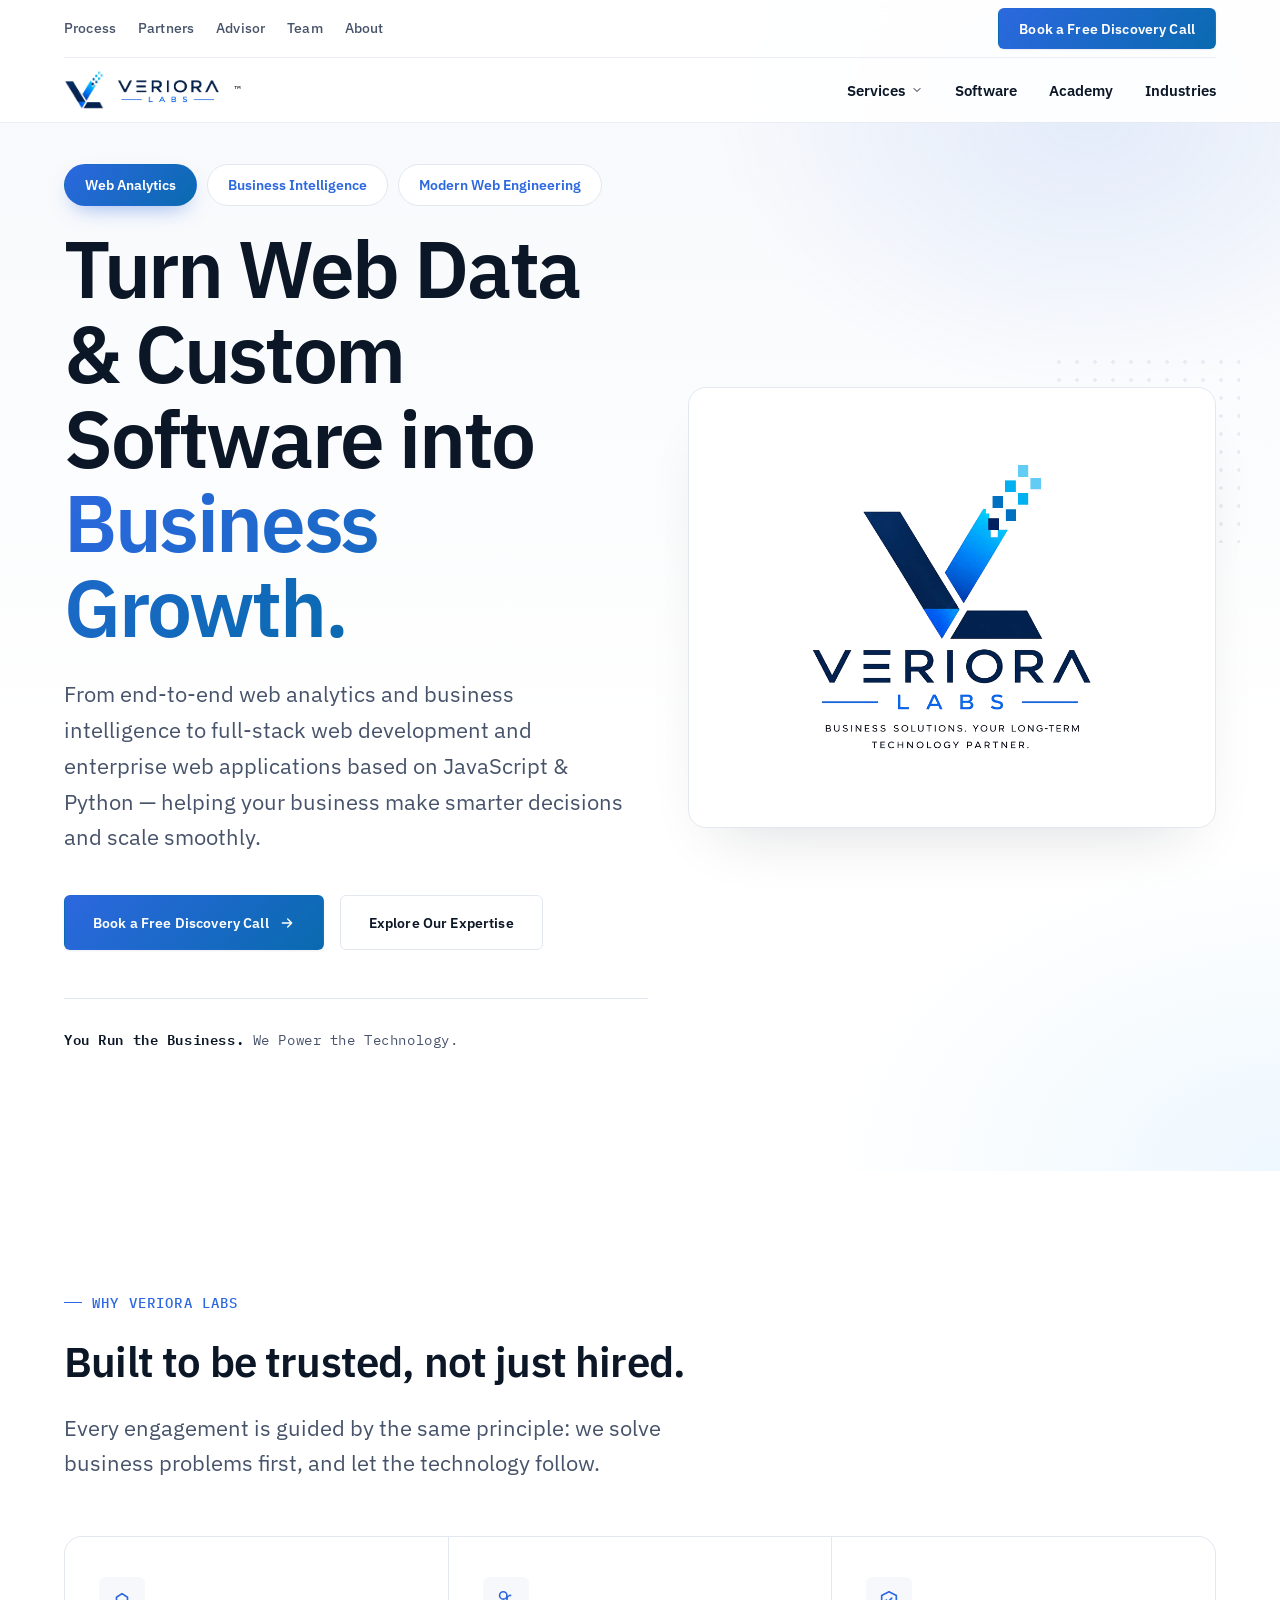
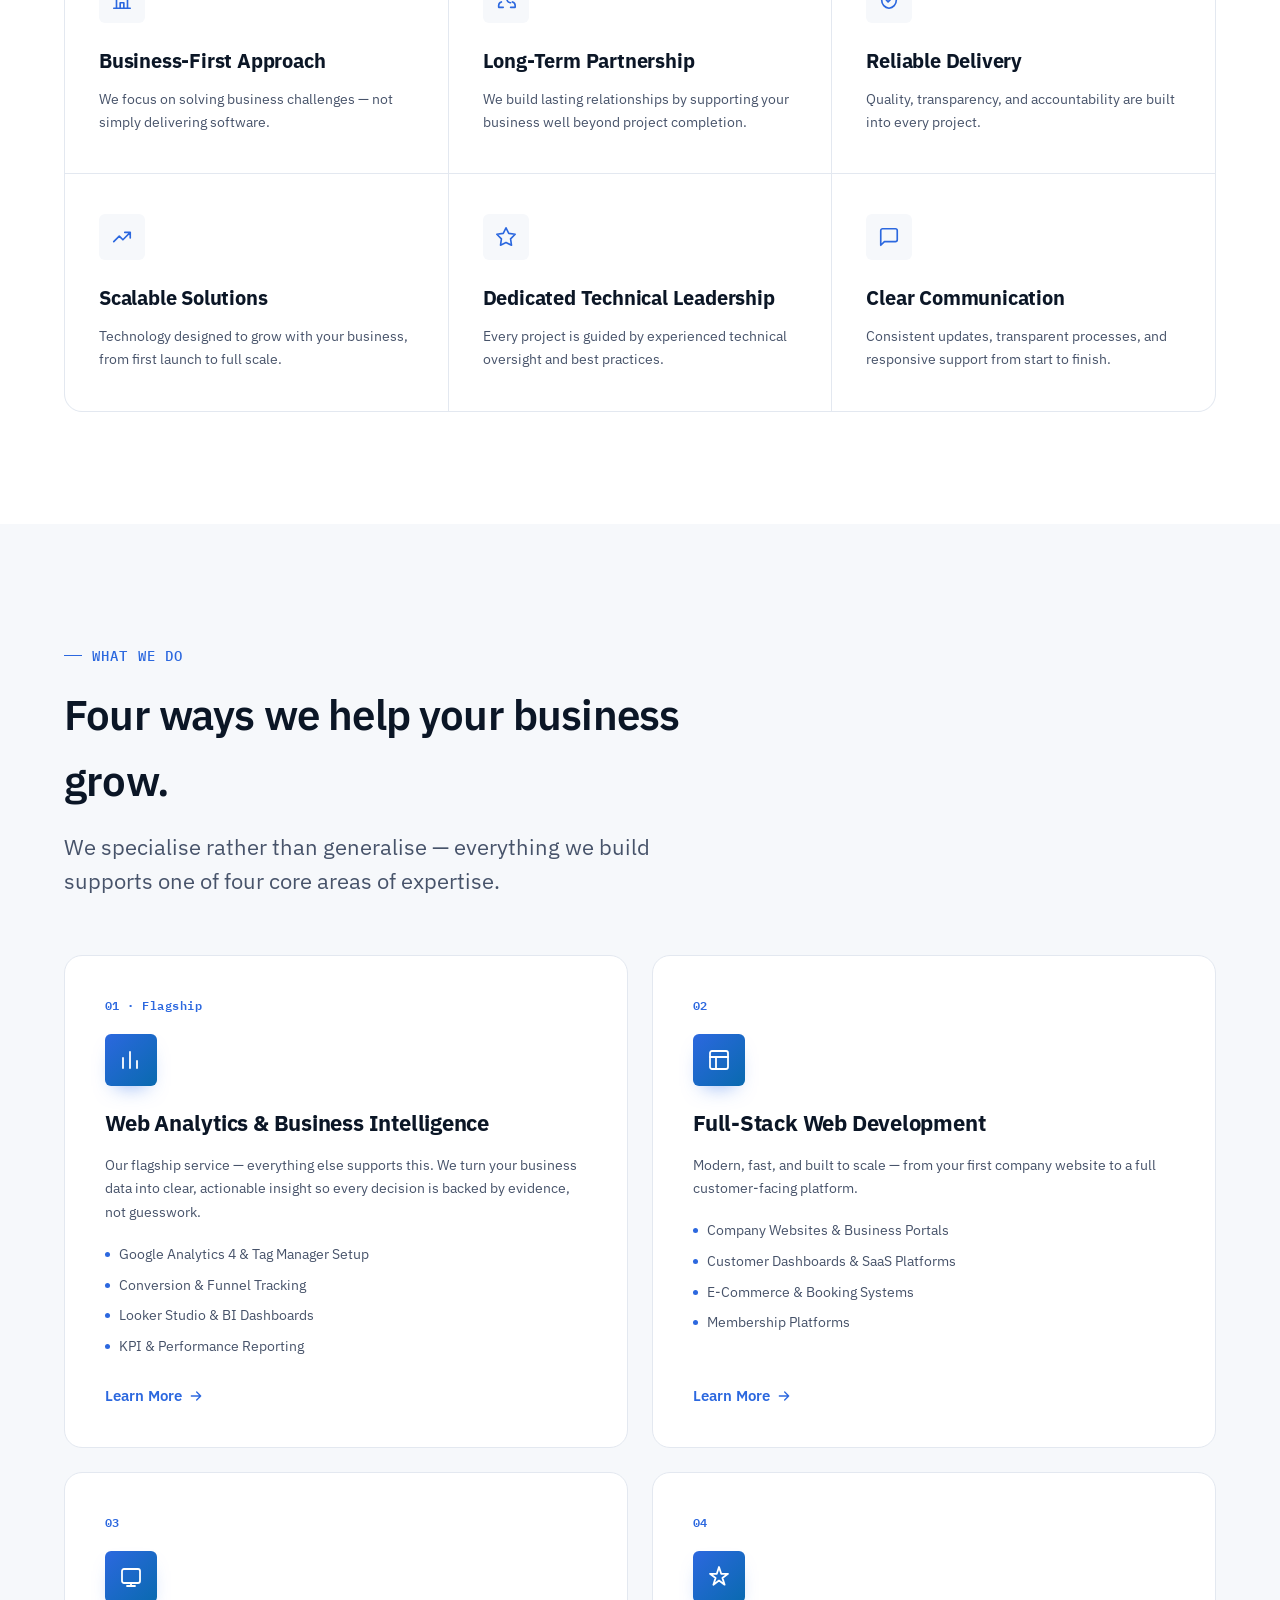
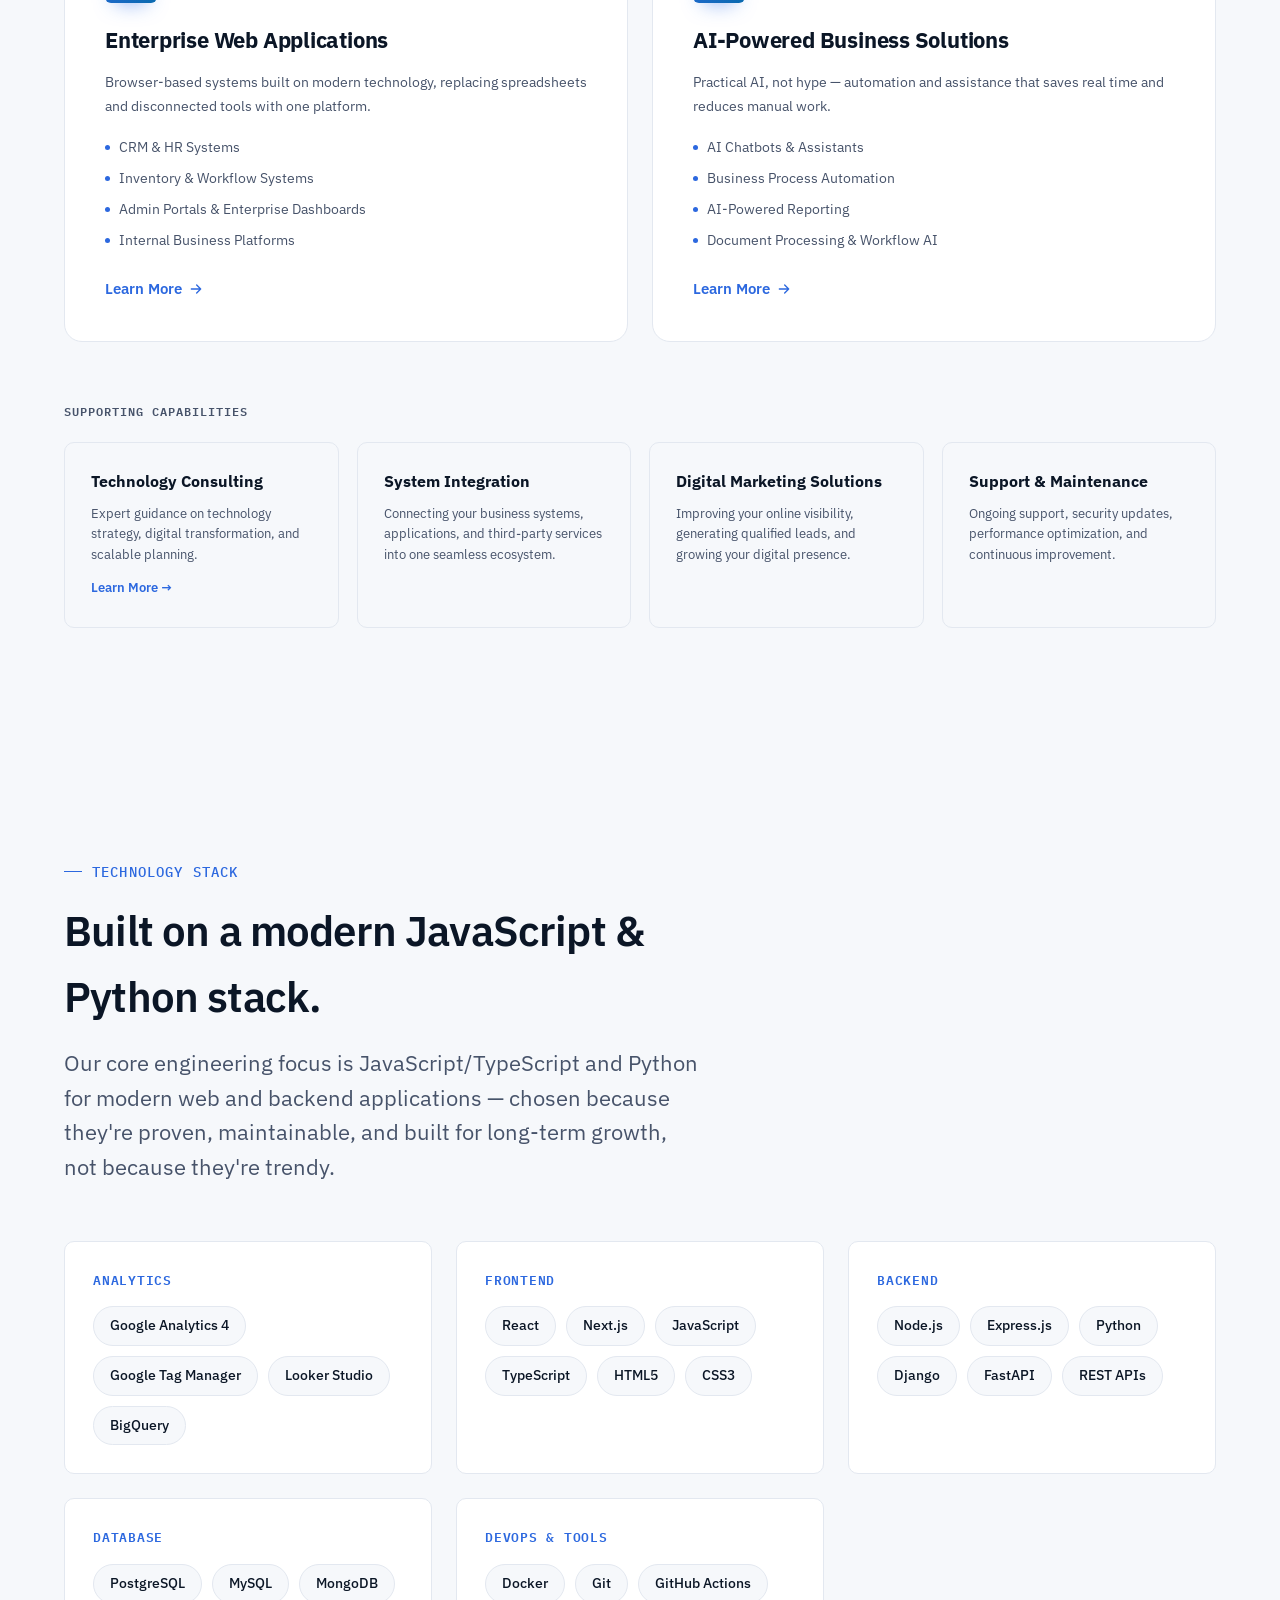
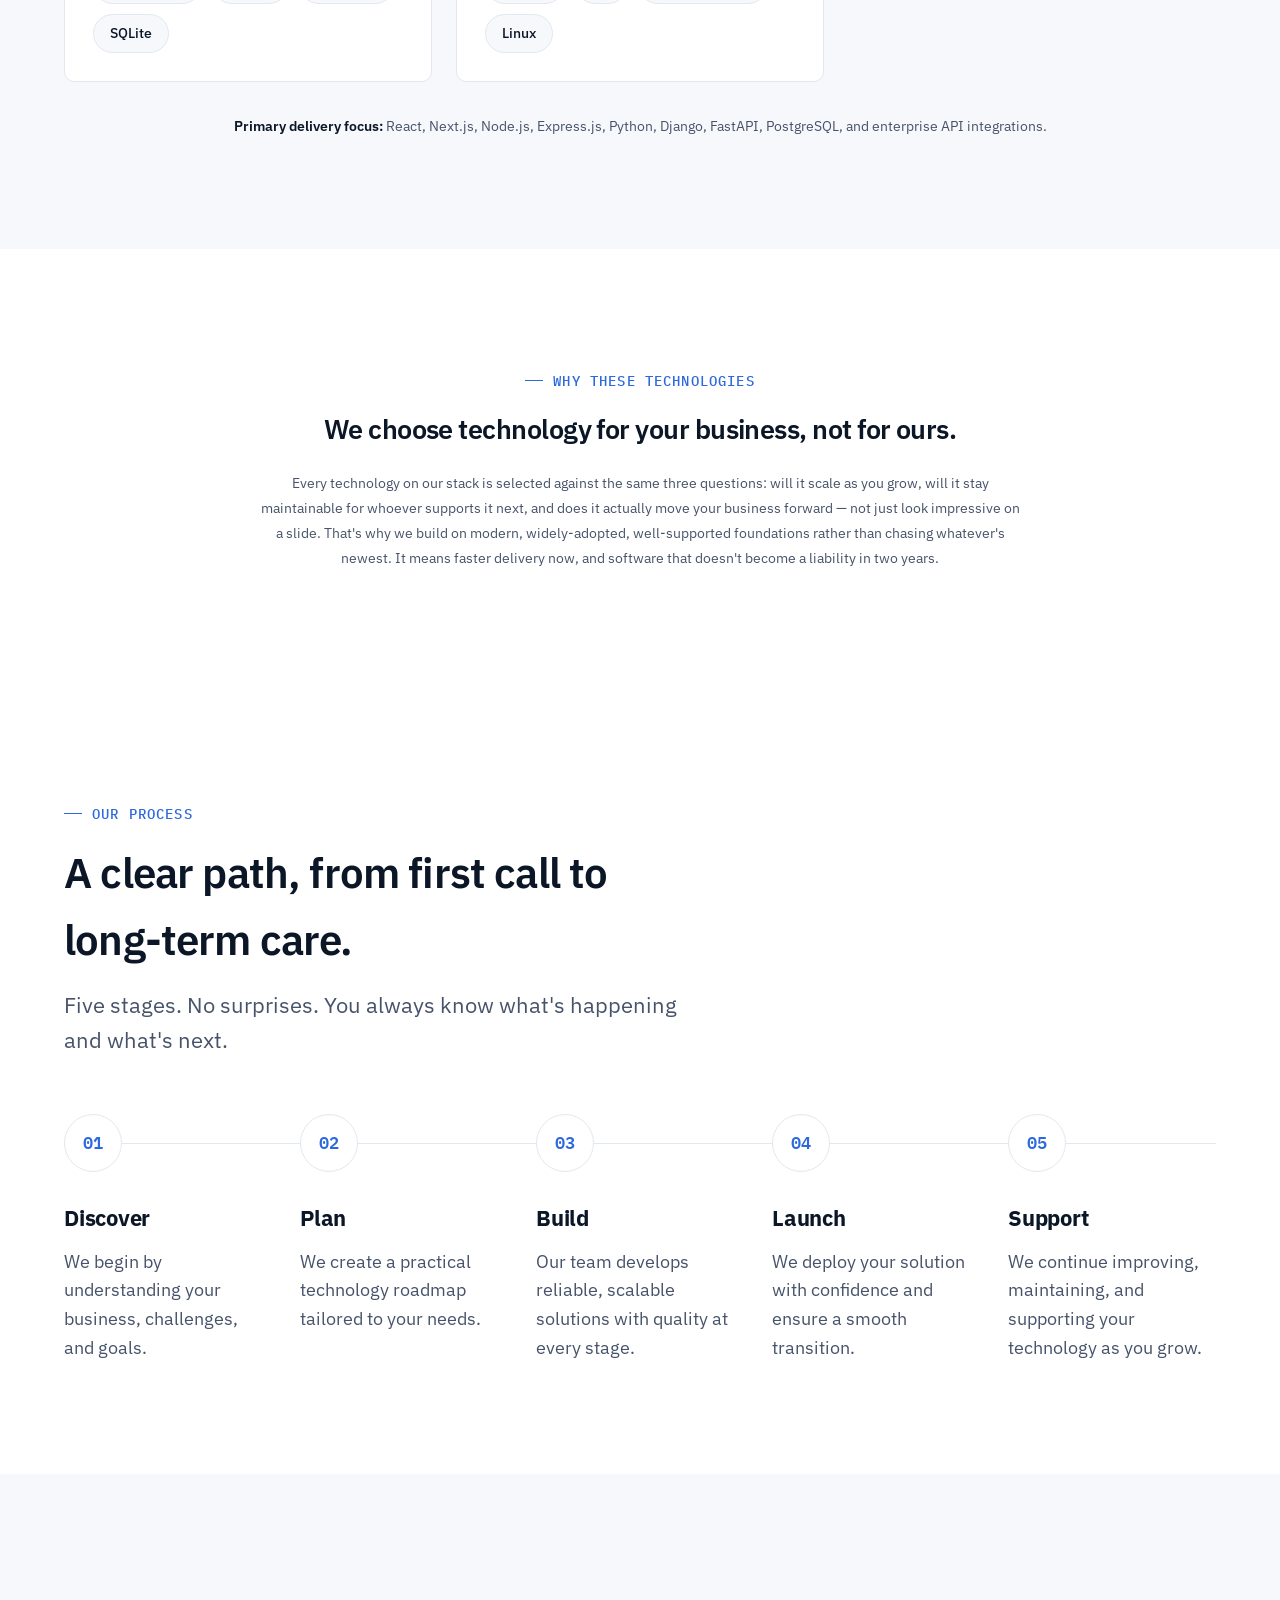
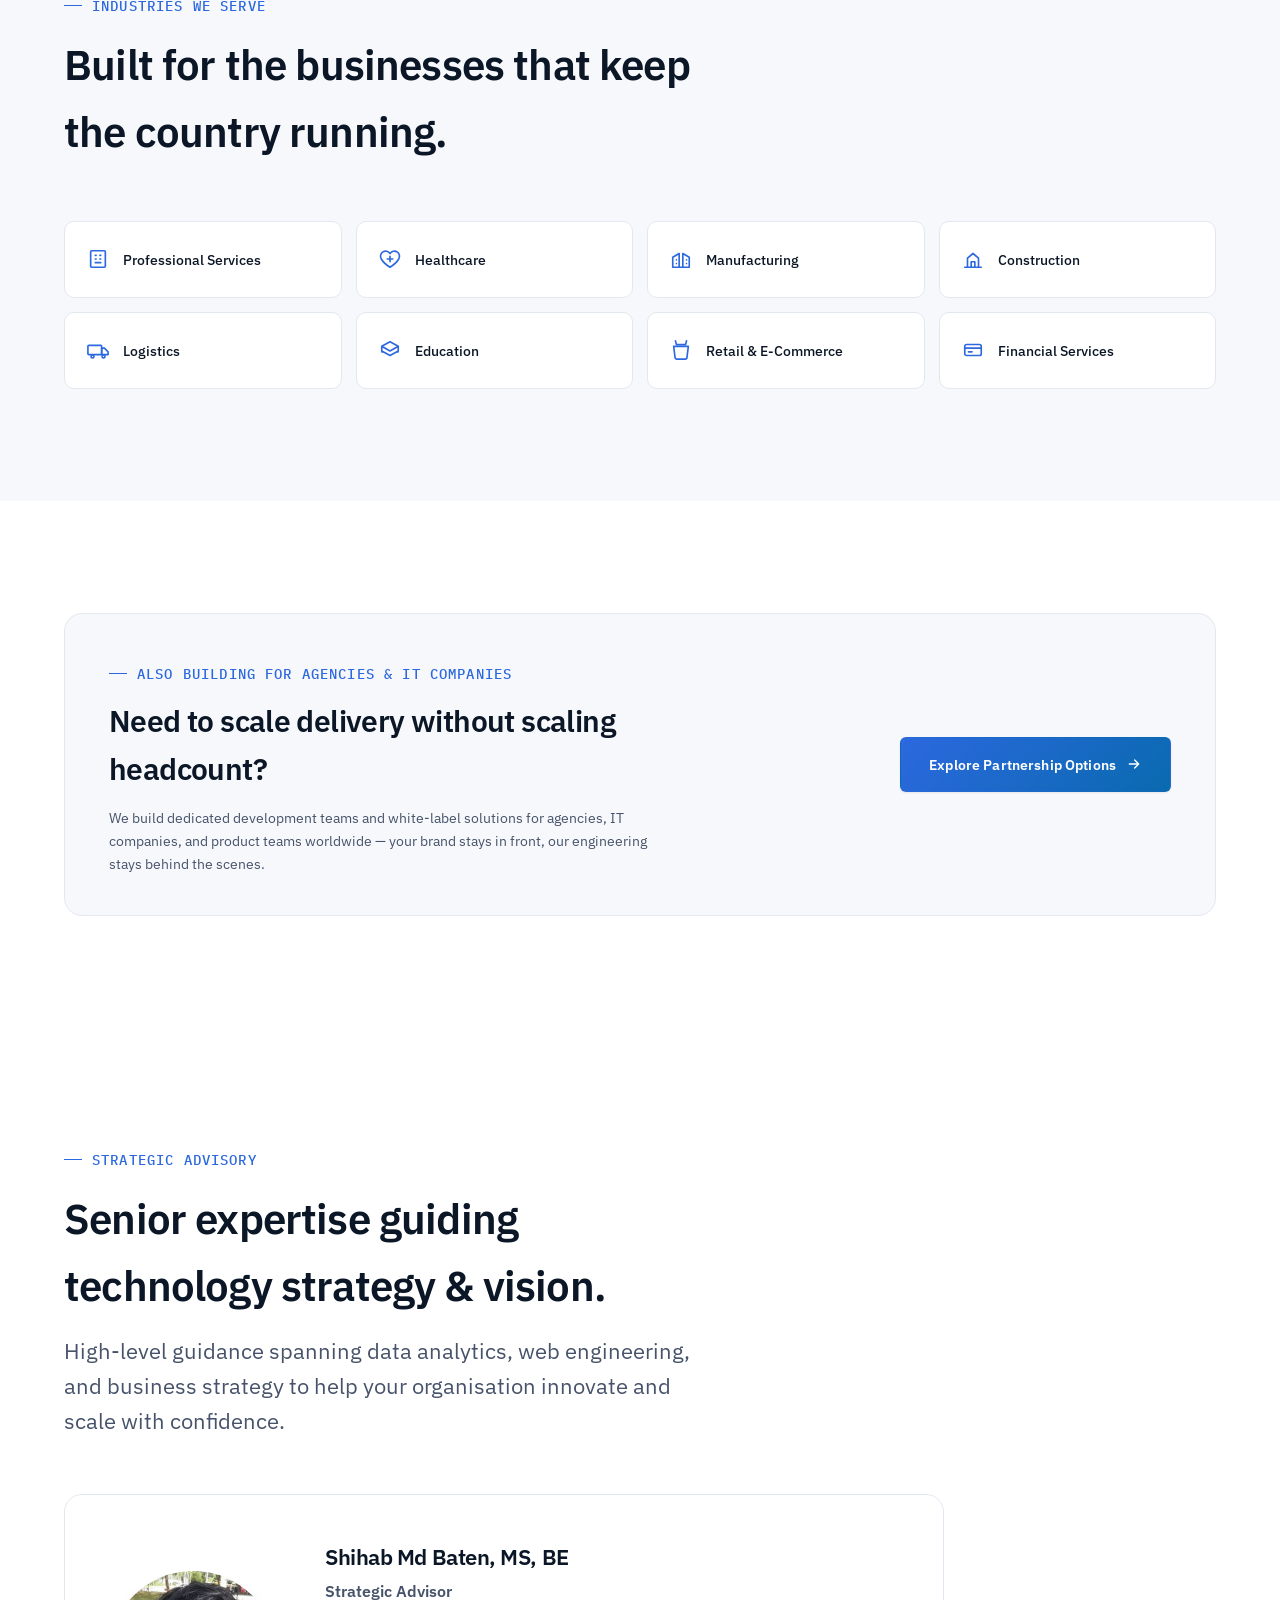
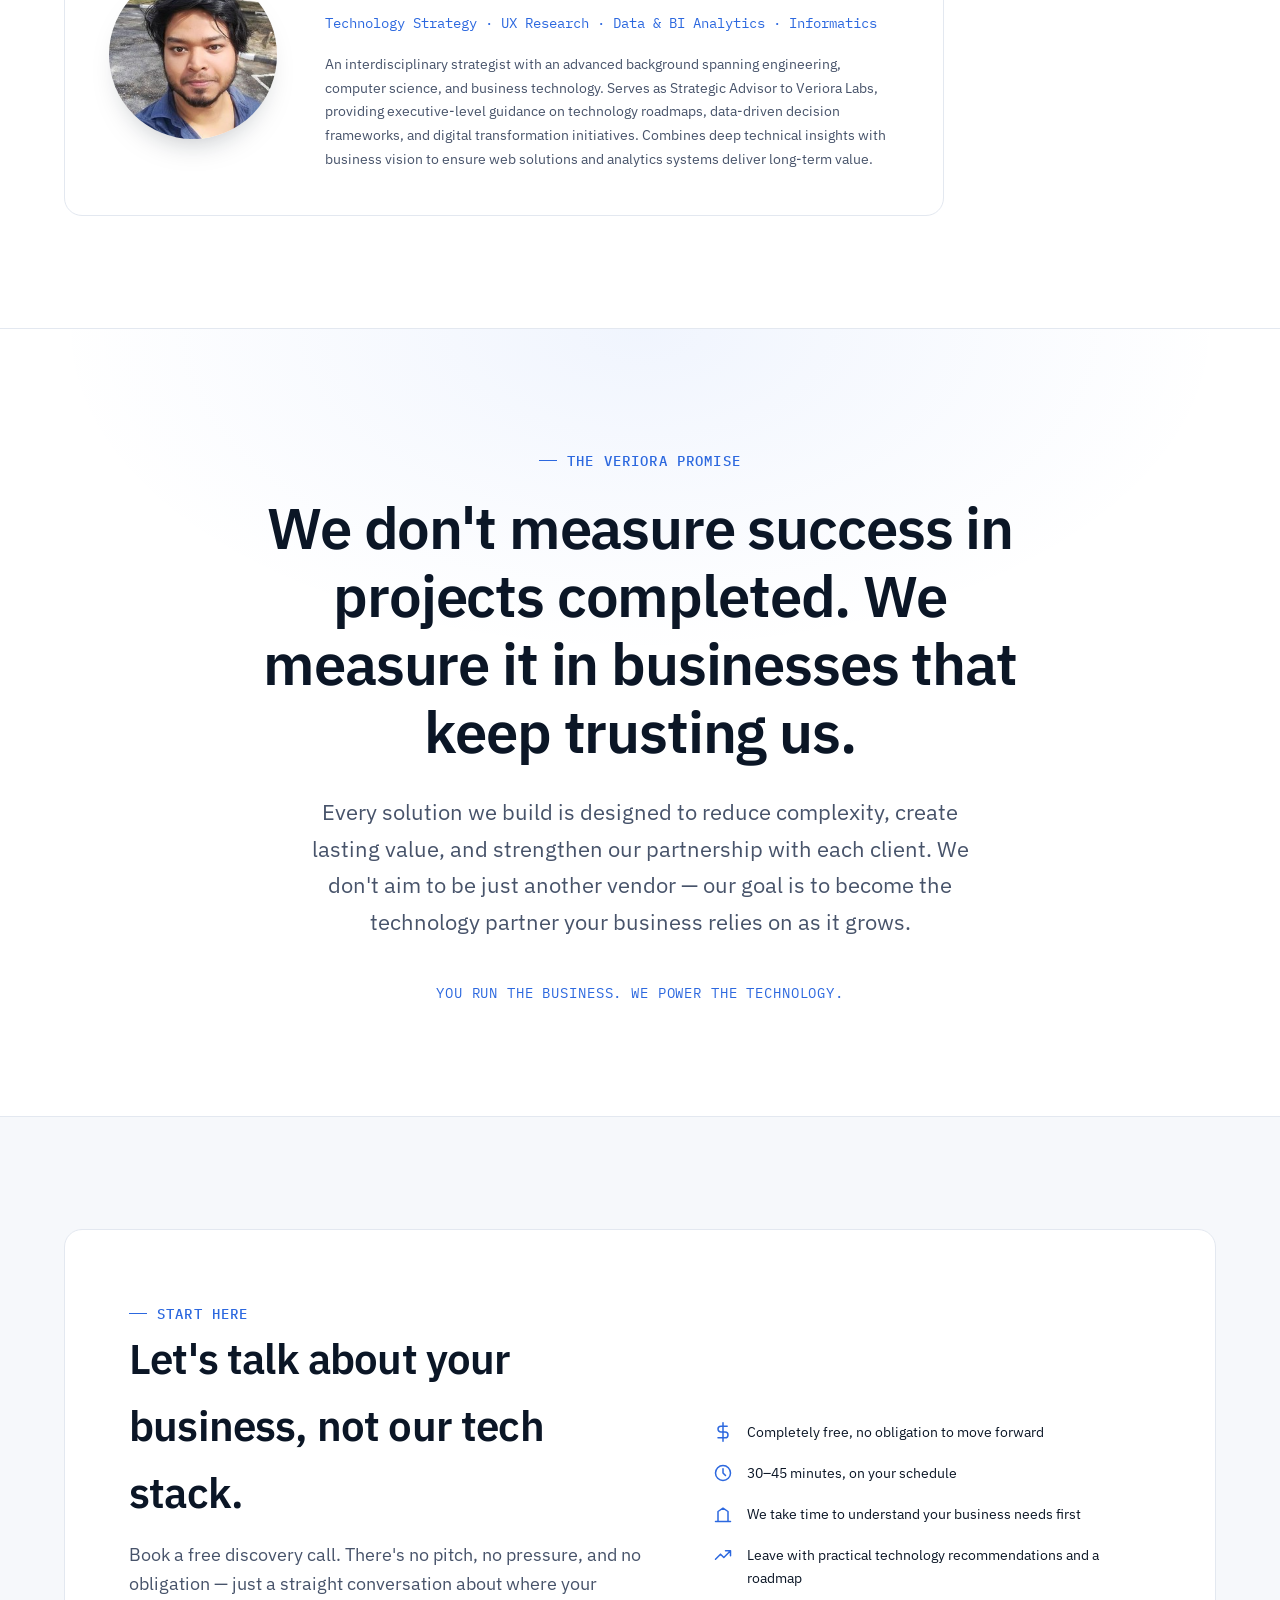
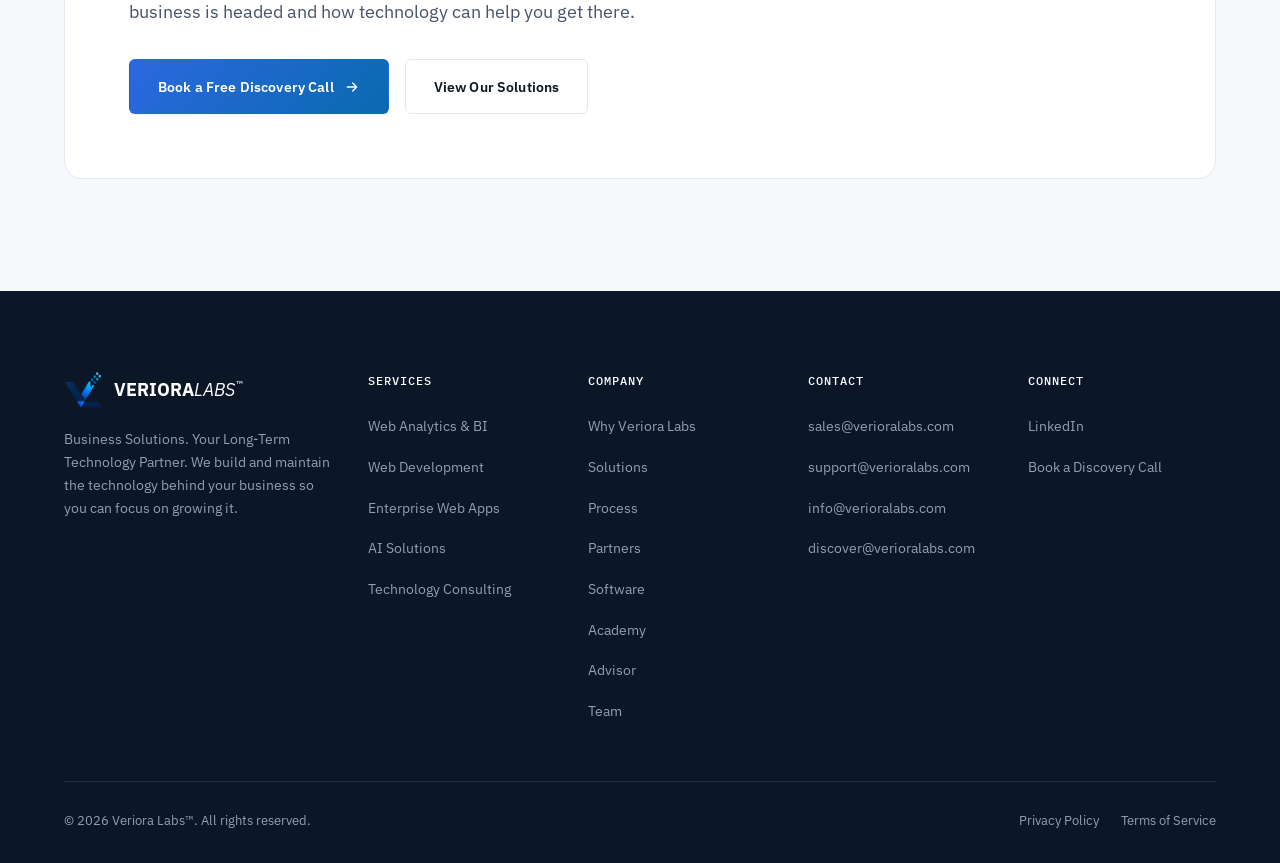
==== index.html @ b5ee0436 "Add files via upload" ====
<!doctype html>
<html lang="en">
<head>
<!-- Google tag (gtag.js) -->
<script async src="https://www.googletagmanager.com/gtag/js?id=G-XEZ7PN2LDY"></script>
<script>
  window.dataLayer = window.dataLayer || [];
  function gtag(){dataLayer.push(arguments);}
  gtag('js', new Date());
  gtag('config', 'G-XEZ7PN2LDY');
</script>
<!--
  ⚠️ READ ME BEFORE UPLOADING A NEW LOGO OR EDITING styles.css / script.js ⚠️
  Every logo image, favicon, and the styles.css/script.js files below are
  loaded with a "?v=20260811" version tag. Browsers cache these files, so if
  you replace one of these files but keep the SAME filename, visitors who
  already loaded the old one will keep seeing it until this number changes.

  Whenever you upload a new logo/image or change styles.css/script.js:
  1. Pick a new version value, e.g. today's date as YYYYMMDD.
  2. Find-and-replace "20260811" with that new value IN THIS FILE
     (and in 404.html, privacy.html, terms.html, manifest.json — search
     each for "20260811").
  That's it — no need to rename any actual files.
-->

<meta charset="UTF-8">
<meta name="viewport" content="width=device-width, initial-scale=1.0">
<title>Veriora Labs — Business Solutions. Your Long-Term Technology Partner.</title>
<meta name="description" content="Veriora Labs helps businesses around the world grow using web analytics and business intelligence, full-stack web development, and enterprise web applications — with practical AI solutions where they add real value. You run the business. We power the technology.">
<link rel="canonical" href="https://www.verioralabs.com/">

<!-- Favicon -->
<link rel="shortcut icon" href="favicon.ico?v=20260811">
<link rel="icon" type="image/png" sizes="32x32" href="images/icons/favicon-32.png?v=20260811">
<link rel="icon" type="image/png" sizes="64x64" href="images/icons/favicon-64.png?v=20260811">
<link rel="apple-touch-icon" href="images/icons/apple-touch-icon.png?v=20260811">
<link rel="manifest" href="manifest.json?v=20260811">
<meta name="theme-color" content="#0B1626">

<!-- Open Graph -->
<meta property="og:type" content="website">
<meta property="og:site_name" content="Veriora Labs">
<meta property="og:title" content="Veriora Labs — Business Solutions. Your Long-Term Technology Partner.">
<meta property="og:description" content="Web analytics and business intelligence, full-stack web development, and enterprise web applications — delivered by a technology partner that stays with you long after launch.">
<meta property="og:url" content="https://www.verioralabs.com/">
<meta property="og:image" content="https://www.verioralabs.com/images/logo.png?v=20260811">

<!-- Twitter -->
<meta name="twitter:card" content="summary_large_image">
<meta name="twitter:title" content="Veriora Labs — Business Solutions. Your Long-Term Technology Partner.">
<meta name="twitter:description" content="Web analytics and business intelligence, full-stack web development, and enterprise web applications — delivered by a technology partner that stays with you long after launch.">
<meta name="twitter:image" content="https://www.verioralabs.com/images/logo.png?v=20260811">

<!-- Fonts -->
<link rel="preconnect" href="https://fonts.googleapis.com">
<link rel="preconnect" href="https://fonts.gstatic.com" crossorigin>
<link href="https://fonts.googleapis.com/css2?family=IBM+Plex+Sans:wght@400;500;600;700&family=IBM+Plex+Mono:wght@400;500&display=swap" rel="stylesheet">

<link rel="stylesheet" href="styles.css?v=20260811">

<!-- Structured data -->
<script type="application/ld+json">
{
  "@context": "https://schema.org",
  "@type": "Organization",
  "name": "Veriora Labs",
  "url": "https://www.verioralabs.com",
  "logo": "https://www.verioralabs.com/images/logo.png?v=20260811",
  "description": "Veriora Labs is a technology solutions company helping businesses grow through web analytics and business intelligence, full-stack web development, AI-powered business solutions, and enterprise web applications.",
  "email": "sales@verioralabs.com",
  "sameAs": [
    "https://www.linkedin.com/company/verioralabs"
  ],
  "areaServed": ["United States", "Canada", "United Kingdom", "Ireland", "Germany", "France", "Netherlands", "Belgium", "Switzerland", "Austria", "Luxembourg", "Sweden", "Norway", "Denmark", "Japan", "South Korea", "Singapore", "Hong Kong", "Taiwan", "Australia", "New Zealand", "United Arab Emirates", "Saudi Arabia", "Qatar", "Bahrain", "Oman", "Kuwait", "Israel"],
  "makesOffer": [
    { "@type": "Offer", "itemOffered": { "@type": "Service", "name": "Web Analytics & Business Intelligence" } },
    { "@type": "Offer", "itemOffered": { "@type": "Service", "name": "Full-Stack Web Development" } },
    { "@type": "Offer", "itemOffered": { "@type": "Service", "name": "Enterprise Web Applications" } },
    { "@type": "Offer", "itemOffered": { "@type": "Service", "name": "AI-Powered Business Solutions" } }
  ]
}
</script>
</head>
<body>

<a class="skip-link" href="#main" style="position:absolute;left:-9999px;">Skip to content</a>

<!-- ============ HEADER ============ -->
<header class="site-header" id="siteHeader">
  <div class="container">
    <!-- TOP ROW (Utility & Secondary Links) -->
    <div class="header-top-row">
      <div class="top-row-left">
        <a href="index.html#process" class="top-link">Process</a>
        <a href="partners.html" class="top-link">Partners</a>
        <a href="index.html#leadership" class="top-link">Advisor</a>
        <a href="team.html" class="top-link">Team</a>
        <a href="index.html#promise" class="top-link">About</a>
      </div>
      <div class="top-row-right">
        <a class="btn btn-primary top-cta-btn" href="#discovery-call" data-open-modal="bookingModal">Book a Free Discovery Call</a>
      </div>
    </div>

    <!-- BOTTOM ROW (Core Offerings & Main Navigation) -->
    <div class="header-bottom-row">
      <div class="bottom-row-left">
        <a href="index.html" class="brand" aria-label="Veriora Labs — Home">
          <img class="brand-icon" src="images/icons/logo-icon.png?v=20260811" alt="">
          <img class="brand-wordmark" src="images/icons/logo-wordmark.png?v=20260811" alt="Veriora Labs"><sup class="brand-tm" aria-hidden="true">&#8482;</sup>
        </a>
      </div>

      <div class="bottom-row-center">
        <nav class="main-nav" id="mainNav">
          <details class="nav-dropdown">
            <summary>Services <svg class="caret" width="14" height="14" viewBox="0 0 24 24" fill="none" stroke="currentColor" stroke-width="2" stroke-linecap="round" stroke-linejoin="round"><path d="M6 9l6 6 6-6"/></svg></summary>
            <div class="dropdown-panel">
              <a href="web-analytics.html">Web Analytics &amp; BI</a>
              <a href="web-development.html">Web Development</a>
              <a href="enterprise-web-applications.html">Enterprise Web Applications</a>
              <a href="ai-business-solutions.html">AI Solutions</a>
              <a href="technology-consulting.html">Technology Consulting</a>
            </div>
          </details>
          <a href="software.html" class="nav-item">Software</a>
          <a href="academy.html" class="nav-item">Academy</a>
          <a href="index.html#industries" class="nav-item">Industries</a>
        </nav>
      </div>

      <!-- Mobile Hamburger Toggle -->
      <button class="nav-toggle" id="navToggle" aria-label="Toggle menu" aria-expanded="false">
        <span></span><span></span><span></span>
      </button>
    </div>

    <!-- MOBILE MENU DRAWER (Collapses both rows into unified drawer < 992px) -->
    <div class="mobile-nav-drawer" id="mobileNavDrawer">
      <div class="mobile-nav-content">
        <div class="mobile-nav-section">
          <span class="mobile-nav-label">Core Offerings</span>
          <details class="mobile-dropdown">
            <summary>Services <svg class="caret" width="14" height="14" viewBox="0 0 24 24" fill="none" stroke="currentColor" stroke-width="2" stroke-linecap="round" stroke-linejoin="round"><path d="M6 9l6 6 6-6"/></svg></summary>
            <div class="mobile-dropdown-panel">
              <a href="web-analytics.html">Web Analytics &amp; BI</a>
              <a href="web-development.html">Web Development</a>
              <a href="enterprise-web-applications.html">Enterprise Web Applications</a>
              <a href="ai-business-solutions.html">AI Solutions</a>
              <a href="technology-consulting.html">Technology Consulting</a>
            </div>
          </details>
          <a href="software.html" class="mobile-nav-item">Software</a>
          <a href="academy.html" class="mobile-nav-item">Academy</a>
          <a href="index.html#industries" class="mobile-nav-item">Industries</a>
        </div>
        <div class="mobile-nav-divider"></div>
        <div class="mobile-nav-section">
          <span class="mobile-nav-label">Company</span>
          <a href="index.html#process" class="mobile-nav-item">Process</a>
          <a href="partners.html" class="mobile-nav-item">Partners</a>
          <a href="index.html#leadership" class="mobile-nav-item">Advisor</a>
          <a href="team.html" class="mobile-nav-item">Team</a>
          <a href="index.html#promise" class="mobile-nav-item">About</a>
        </div>
        <div class="mobile-nav-cta">
          <a class="btn btn-primary btn-block" href="#discovery-call" data-open-modal="bookingModal">Book a Free Discovery Call</a>
        </div>
      </div>
    </div>
  </div>
</header>

<main id="main">

  <!-- ============ HERO ============ -->
  <section class="hero">
    <div class="container">
      <div class="hero-copy">
        <div class="hero-tags">
          <span class="hero-tag hero-tag-primary">Web Analytics</span>
          <span class="hero-tag">Business Intelligence</span>
          <span class="hero-tag">Modern Web Engineering</span>
        </div>
        <h1>Turn Web Data &amp; Custom Software into <span class="accent">Business Growth.</span></h1>
        <p class="lede">From end-to-end web analytics and business intelligence to full-stack web development and enterprise web applications based on JavaScript &amp; Python — helping your business make smarter decisions and scale smoothly.</p>
        <div class="hero-actions">
          <a class="btn btn-primary" href="#discovery-call" data-open-modal="bookingModal">
            Book a Free Discovery Call
            <svg viewBox="0 0 24 24" fill="none" stroke="currentColor" stroke-width="2" stroke-linecap="round" stroke-linejoin="round"><path d="M5 12h14M13 6l6 6-6 6"/></svg>
          </a>
          <a class="btn btn-ghost-dark" href="#solutions">Explore Our Expertise</a>
        </div>
        <div class="hero-motto"><strong>You Run the Business.</strong> We Power the Technology.</div>
      </div>
      <div class="hero-art" aria-hidden="true">
        <div class="hero-logo-card">
          <img src="images/icons/logo-lockup.png?v=20260811" alt="" class="hero-logo-img">
        </div>
      </div>
    </div>
  </section>

  <!-- ============ WHY CHOOSE US ============ -->
  <section class="why" id="why">
    <div class="container">
      <div class="section-head reveal">
        <span class="eyebrow">Why Veriora Labs</span>
        <h2>Built to be trusted, not just hired.</h2>
        <p>Every engagement is guided by the same principle: we solve business problems first, and let the technology follow.</p>
      </div>
      <div class="card-grid">

        <div class="why-card reveal">
          <div class="icon-tile"><svg viewBox="0 0 24 24" fill="none" stroke-width="1.8" stroke-linecap="round" stroke-linejoin="round"><path d="M3 21h18M6 21V9l6-4 6 4v12M10 21v-6h4v6"/></svg></div>
          <h3>Business-First Approach</h3>
          <p>We focus on solving business challenges — not simply delivering software.</p>
        </div>

        <div class="why-card reveal">
          <div class="icon-tile"><svg viewBox="0 0 24 24" fill="none" stroke-width="1.8" stroke-linecap="round" stroke-linejoin="round"><path d="M17 20h5v-2a4 4 0 00-3-3.87M9 20H4v-2a4 4 0 013-3.87M13 7a4 4 0 11-8 0 4 4 0 018 0zM17 7a4 4 0 100 8"/></svg></div>
          <h3>Long-Term Partnership</h3>
          <p>We build lasting relationships by supporting your business well beyond project completion.</p>
        </div>

        <div class="why-card reveal">
          <div class="icon-tile"><svg viewBox="0 0 24 24" fill="none" stroke-width="1.8" stroke-linecap="round" stroke-linejoin="round"><path d="M9 12l2 2 4-4M12 3l8 4v5c0 5-3.5 8.5-8 9-4.5-.5-8-4-8-9V7l8-4z"/></svg></div>
          <h3>Reliable Delivery</h3>
          <p>Quality, transparency, and accountability are built into every project.</p>
        </div>

        <div class="why-card reveal">
          <div class="icon-tile"><svg viewBox="0 0 24 24" fill="none" stroke-width="1.8" stroke-linecap="round" stroke-linejoin="round"><path d="M3 17l6-6 4 4 8-8M21 7v6M21 7h-6"/></svg></div>
          <h3>Scalable Solutions</h3>
          <p>Technology designed to grow with your business, from first launch to full scale.</p>
        </div>

        <div class="why-card reveal">
          <div class="icon-tile"><svg viewBox="0 0 24 24" fill="none" stroke-width="1.8" stroke-linecap="round" stroke-linejoin="round"><path d="M12 2l3 6 7 1-5 5 1 7-6-3-6 3 1-7-5-5 7-1z"/></svg></div>
          <h3>Dedicated Technical Leadership</h3>
          <p>Every project is guided by experienced technical oversight and best practices.</p>
        </div>

        <div class="why-card reveal">
          <div class="icon-tile"><svg viewBox="0 0 24 24" fill="none" stroke-width="1.8" stroke-linecap="round" stroke-linejoin="round"><path d="M21 15a2 2 0 01-2 2H7l-4 4V5a2 2 0 012-2h14a2 2 0 012 2z"/></svg></div>
          <h3>Clear Communication</h3>
          <p>Consistent updates, transparent processes, and responsive support from start to finish.</p>
        </div>

      </div>
    </div>
  </section>

  <!-- ============ SOLUTIONS ============ -->
  <section class="solutions" id="solutions">
    <div class="container">
      <div class="section-head reveal">
        <span class="eyebrow">What We Do</span>
        <h2>Four ways we help your business grow.</h2>
        <p>We specialise rather than generalise — everything we build supports one of four core areas of expertise.</p>
      </div>

      <div class="pillar-grid">

        <div class="pillar-card reveal" id="web-analytics">
          <span class="index">01 · Flagship</span>
          <div class="icon-tile"><svg viewBox="0 0 24 24" fill="none" stroke-width="1.8" stroke-linecap="round" stroke-linejoin="round"><path d="M4 20V10M11 20V4M18 20v-7"/></svg></div>
          <h3>Web Analytics &amp; Business Intelligence</h3>
          <p>Our flagship service — everything else supports this. We turn your business data into clear, actionable insight so every decision is backed by evidence, not guesswork.</p>
          <ul class="pillar-list">
            <li>Google Analytics 4 &amp; Tag Manager Setup</li>
            <li>Conversion &amp; Funnel Tracking</li>
            <li>Looker Studio &amp; BI Dashboards</li>
            <li>KPI &amp; Performance Reporting</li>
          </ul>
          <a class="pillar-link" href="web-analytics.html">Learn More <svg viewBox="0 0 24 24" fill="none" stroke="currentColor" stroke-width="2" stroke-linecap="round" stroke-linejoin="round"><path d="M5 12h14M13 6l6 6-6 6"/></svg></a>
        </div>

        <div class="pillar-card reveal" id="web-development">
          <span class="index">02</span>
          <div class="icon-tile"><svg viewBox="0 0 24 24" fill="none" stroke-width="1.8" stroke-linecap="round" stroke-linejoin="round"><rect x="3" y="3" width="18" height="18" rx="2"/><path d="M3 9h18M9 21V9"/></svg></div>
          <h3>Full-Stack Web Development</h3>
          <p>Modern, fast, and built to scale — from your first company website to a full customer-facing platform.</p>
          <ul class="pillar-list">
            <li>Company Websites &amp; Business Portals</li>
            <li>Customer Dashboards &amp; SaaS Platforms</li>
            <li>E-Commerce &amp; Booking Systems</li>
            <li>Membership Platforms</li>
          </ul>
          <a class="pillar-link" href="web-development.html">Learn More <svg viewBox="0 0 24 24" fill="none" stroke="currentColor" stroke-width="2" stroke-linecap="round" stroke-linejoin="round"><path d="M5 12h14M13 6l6 6-6 6"/></svg></a>
        </div>

        <div class="pillar-card reveal" id="enterprise-apps">
          <span class="index">03</span>
          <div class="icon-tile"><svg viewBox="0 0 24 24" fill="none" stroke-width="1.8" stroke-linecap="round" stroke-linejoin="round"><rect x="3" y="4" width="18" height="14" rx="2"/><path d="M8 21h8M12 18v3"/></svg></div>
          <h3>Enterprise Web Applications</h3>
          <p>Browser-based systems built on modern technology, replacing spreadsheets and disconnected tools with one platform.</p>
          <ul class="pillar-list">
            <li>CRM &amp; HR Systems</li>
            <li>Inventory &amp; Workflow Systems</li>
            <li>Admin Portals &amp; Enterprise Dashboards</li>
            <li>Internal Business Platforms</li>
          </ul>
          <a class="pillar-link" href="enterprise-web-applications.html">Learn More <svg viewBox="0 0 24 24" fill="none" stroke="currentColor" stroke-width="2" stroke-linecap="round" stroke-linejoin="round"><path d="M5 12h14M13 6l6 6-6 6"/></svg></a>
        </div>

        <div class="pillar-card reveal" id="ai-solutions">
          <span class="index">04</span>
          <div class="icon-tile"><svg viewBox="0 0 24 24" fill="none" stroke-width="1.8" stroke-linecap="round" stroke-linejoin="round"><path d="M12 2l2.2 6.8H21l-5.6 4.1 2.2 6.8L12 15.6l-5.6 4.1 2.2-6.8L3 8.8h6.8z"/></svg></div>
          <h3>AI-Powered Business Solutions</h3>
          <p>Practical AI, not hype — automation and assistance that saves real time and reduces manual work.</p>
          <ul class="pillar-list">
            <li>AI Chatbots &amp; Assistants</li>
            <li>Business Process Automation</li>
            <li>AI-Powered Reporting</li>
            <li>Document Processing &amp; Workflow AI</li>
          </ul>
          <a class="pillar-link" href="ai-business-solutions.html">Learn More <svg viewBox="0 0 24 24" fill="none" stroke="currentColor" stroke-width="2" stroke-linecap="round" stroke-linejoin="round"><path d="M5 12h14M13 6l6 6-6 6"/></svg></a>
        </div>

      </div>

      <div class="capability-row reveal">
        <h3 class="capability-row-title">Supporting Capabilities</h3>
        <div class="capability-cards">
          <div class="capability-card" id="tech-consulting">
            <h4>Technology Consulting</h4>
            <p>Expert guidance on technology strategy, digital transformation, and scalable planning.</p>
            <a href="technology-consulting.html">Learn More →</a>
          </div>
          <div class="capability-card">
            <h4>System Integration</h4>
            <p>Connecting your business systems, applications, and third-party services into one seamless ecosystem.</p>
          </div>
          <div class="capability-card">
            <h4>Digital Marketing Solutions</h4>
            <p>Improving your online visibility, generating qualified leads, and growing your digital presence.</p>
          </div>
          <div class="capability-card">
            <h4>Support &amp; Maintenance</h4>
            <p>Ongoing support, security updates, performance optimization, and continuous improvement.</p>
          </div>
        </div>
      </div>

    </div>
  </section>

  <!-- ============ TECHNOLOGY STACK ============ -->
  <section class="tech-stack" id="tech-stack">
    <div class="container">
      <div class="section-head reveal">
        <span class="eyebrow">Technology Stack</span>
        <h2>Built on a modern JavaScript &amp; Python stack.</h2>
        <p>Our core engineering focus is JavaScript/TypeScript and Python for modern web and backend applications — chosen because they're proven, maintainable, and built for long-term growth, not because they're trendy.</p>
      </div>
      <div class="stack-grid">
        <div class="stack-group reveal">
          <h3>Analytics</h3>
          <div class="stack-pills">
            <span>Google Analytics 4</span><span>Google Tag Manager</span><span>Looker Studio</span><span>BigQuery</span>
          </div>
        </div>
        <div class="stack-group reveal">
          <h3>Frontend</h3>
          <div class="stack-pills">
            <span>React</span><span>Next.js</span><span>JavaScript</span><span>TypeScript</span><span>HTML5</span><span>CSS3</span>
          </div>
        </div>
        <div class="stack-group reveal">
          <h3>Backend</h3>
          <div class="stack-pills">
            <span>Node.js</span><span>Express.js</span><span>Python</span><span>Django</span><span>FastAPI</span><span>REST APIs</span>
          </div>
        </div>
        <div class="stack-group reveal">
          <h3>Database</h3>
          <div class="stack-pills">
            <span>PostgreSQL</span><span>MySQL</span><span>MongoDB</span><span>SQLite</span>
          </div>
        </div>
        <div class="stack-group reveal">
          <h3>DevOps &amp; Tools</h3>
          <div class="stack-pills">
            <span>Docker</span><span>Git</span><span>GitHub Actions</span><span>Linux</span>
          </div>
        </div>
      </div>
      <p class="stack-note reveal"><strong>Primary delivery focus:</strong> React, Next.js, Node.js, Express.js, Python, Django, FastAPI, PostgreSQL, and enterprise API integrations.</p>
    </div>
  </section>

  <!-- ============ TECHNOLOGY PHILOSOPHY ============ -->
  <section class="tech-philosophy">
    <div class="container">
      <div class="philosophy-panel reveal">
        <span class="eyebrow">Why These Technologies</span>
        <h2>We choose technology for your business, not for ours.</h2>
        <p>Every technology on our stack is selected against the same three questions: will it scale as you grow, will it stay maintainable for whoever supports it next, and does it actually move your business forward — not just look impressive on a slide. That's why we build on modern, widely-adopted, well-supported foundations rather than chasing whatever's newest. It means faster delivery now, and software that doesn't become a liability in two years.</p>
      </div>
    </div>
  </section>

  <!-- ============ PROCESS ============ -->
  <section class="process" id="process">
    <div class="container">
      <div class="section-head reveal">
        <span class="eyebrow">Our Process</span>
        <h2>A clear path, from first call to long-term care.</h2>
        <p>Five stages. No surprises. You always know what's happening and what's next.</p>
      </div>
      <div class="timeline">
        <div class="timeline-step reveal">
          <div class="num">01</div>
          <h3>Discover</h3>
          <p>We begin by understanding your business, challenges, and goals.</p>
        </div>
        <div class="timeline-step reveal">
          <div class="num">02</div>
          <h3>Plan</h3>
          <p>We create a practical technology roadmap tailored to your needs.</p>
        </div>
        <div class="timeline-step reveal">
          <div class="num">03</div>
          <h3>Build</h3>
          <p>Our team develops reliable, scalable solutions with quality at every stage.</p>
        </div>
        <div class="timeline-step reveal">
          <div class="num">04</div>
          <h3>Launch</h3>
          <p>We deploy your solution with confidence and ensure a smooth transition.</p>
        </div>
        <div class="timeline-step reveal">
          <div class="num">05</div>
          <h3>Support</h3>
          <p>We continue improving, maintaining, and supporting your technology as you grow.</p>
        </div>
      </div>
    </div>
  </section>

  <!-- ============ INDUSTRIES ============ -->
  <section class="industries" id="industries">
    <div class="container">
      <div class="section-head reveal">
        <span class="eyebrow">Industries We Serve</span>
        <h2>Built for the businesses that keep the country running.</h2>
      </div>
      <div class="industry-grid">
        <div class="industry-card reveal"><svg viewBox="0 0 24 24" fill="none" stroke-width="1.8" stroke-linecap="round" stroke-linejoin="round"><rect x="4" y="3" width="16" height="18" rx="1"/><path d="M9 8h1M14 8h1M9 12h1M14 12h1M9 16h6"/></svg><span>Professional Services</span></div>
        <div class="industry-card reveal"><svg viewBox="0 0 24 24" fill="none" stroke-width="1.8" stroke-linecap="round" stroke-linejoin="round"><path d="M12 21s-7-4.5-9.5-9A5.5 5.5 0 0112 6a5.5 5.5 0 019.5 6c-2.5 4.5-9.5 9-9.5 9z"/><path d="M12 9v6M9 12h6"/></svg><span>Healthcare</span></div>
        <div class="industry-card reveal"><svg viewBox="0 0 24 24" fill="none" stroke-width="1.8" stroke-linecap="round" stroke-linejoin="round"><path d="M3 21V10l7-4v15M14 21V6l7 4v11M3 21h18M7 13h.01M7 17h.01M18 13h.01M18 17h.01"/></svg><span>Manufacturing</span></div>
        <div class="industry-card reveal"><svg viewBox="0 0 24 24" fill="none" stroke-width="1.8" stroke-linecap="round" stroke-linejoin="round"><path d="M3 21h18M6 21V11l6-5 6 5v10M10 21v-6h4v6"/></svg><span>Construction</span></div>
        <div class="industry-card reveal"><svg viewBox="0 0 24 24" fill="none" stroke-width="1.8" stroke-linecap="round" stroke-linejoin="round"><rect x="1" y="7" width="15" height="10" rx="1"/><path d="M16 10h3l4 4v3h-7z"/><circle cx="6" cy="19" r="1.6"/><circle cx="18" cy="19" r="1.6"/></svg><span>Logistics</span></div>
        <div class="industry-card reveal"><svg viewBox="0 0 24 24" fill="none" stroke-width="1.8" stroke-linecap="round" stroke-linejoin="round"><path d="M12 3l9 5-9 5-9-5 9-5zM3 13l9 5 9-5M3 8v6M21 8v6"/></svg><span>Education</span></div>
        <div class="industry-card reveal"><svg viewBox="0 0 24 24" fill="none" stroke-width="1.8" stroke-linecap="round" stroke-linejoin="round"><path d="M6 2l1 4h10l1-4M4 8h16l-1.5 12a2 2 0 01-2 2h-9a2 2 0 01-2-2z"/></svg><span>Retail &amp; E-Commerce</span></div>
        <div class="industry-card reveal"><svg viewBox="0 0 24 24" fill="none" stroke-width="1.8" stroke-linecap="round" stroke-linejoin="round"><rect x="3" y="6" width="18" height="12" rx="2"/><path d="M3 10h18M7 14h4"/></svg><span>Financial Services</span></div>
      </div>
    </div>
  </section>

  <!-- ============ PARTNER TEASER ============ -->
  <section class="partner-teaser">
    <div class="container">
      <div class="partner-teaser-panel reveal">
        <div class="partner-teaser-copy">
          <span class="eyebrow">Also Building For Agencies &amp; IT Companies</span>
          <h2>Need to scale delivery without scaling headcount?</h2>
          <p>We build dedicated development teams and white-label solutions for agencies, IT companies, and product teams worldwide — your brand stays in front, our engineering stays behind the scenes.</p>
        </div>
        <a class="btn btn-primary" href="partners.html">
          Explore Partnership Options
          <svg viewBox="0 0 24 24" fill="none" stroke="currentColor" stroke-width="2" stroke-linecap="round" stroke-linejoin="round"><path d="M5 12h14M13 6l6 6-6 6"/></svg>
        </a>
      </div>
    </div>
  </section>

  <!-- ============ LEADERSHIP & ADVISORY ============ -->
  <section class="leadership" id="leadership">
    <div class="container">
      <div class="section-head reveal">
        <span class="eyebrow">Strategic Advisory</span>
        <h2>Senior expertise guiding technology strategy &amp; vision.</h2>
        <p>High-level guidance spanning data analytics, web engineering, and business strategy to help your organisation innovate and scale with confidence.</p>
      </div>
      <div class="founder-spotlight reveal">
        <div class="founder-photo">
          <img src="images/leadership/strategic-advisor.jpg?v=20260811" alt="Shihab Md Baten, Strategic Advisor of Veriora Labs">
        </div>
        <div class="founder-copy">
          <h3>Shihab Md Baten, MS, BE</h3>
          <span class="title">Strategic Advisor</span>
          <span class="role">Technology Strategy · UX Research · Data &amp; BI Analytics · Informatics</span>
          <p class="bio">An interdisciplinary strategist with an advanced background spanning engineering, computer science, and business technology. Serves as Strategic Advisor to Veriora Labs, providing executive-level guidance on technology roadmaps, data-driven decision frameworks, and digital transformation initiatives. Combines deep technical insights with business vision to ensure web solutions and analytics systems deliver long-term value.</p>
        </div>
      </div>
    </div>
  </section>

  <!-- ============ PROMISE ============ -->
  <section class="promise" id="promise">
    <div class="container">
      <span class="eyebrow promise-eyebrow">The Veriora Promise</span>
      <h2>We don't measure success in projects completed. We measure it in businesses that keep trusting us.</h2>
      <p>Every solution we build is designed to reduce complexity, create lasting value, and strengthen our partnership with each client. We don't aim to be just another vendor — our goal is to become the technology partner your business relies on as it grows.</p>
      <div class="motto">You Run the Business. We Power the Technology.</div>
    </div>
  </section>

  <!-- ============ FINAL CTA / DISCOVERY CALL ============ -->
  <section class="final-cta" id="discovery-call">
    <div class="container">
      <div class="cta-panel reveal">
        <div class="cta-copy">
          <span class="eyebrow">Start Here</span>
          <h2>Let's talk about your business, not our tech stack.</h2>
          <p class="lede">Book a free discovery call. There's no pitch, no pressure, and no obligation — just a straight conversation about where your business is headed and how technology can help you get there.</p>
          <div class="cta-actions">
            <a class="btn btn-primary" href="mailto:discover@verioralabs.com?subject=Free%20Discovery%20Call%20Request" data-open-modal="bookingModal">
              Book a Free Discovery Call
              <svg viewBox="0 0 24 24" fill="none" stroke="currentColor" stroke-width="2" stroke-linecap="round" stroke-linejoin="round"><path d="M5 12h14M13 6l6 6-6 6"/></svg>
            </a>
            <a class="btn btn-ghost-dark" href="#solutions">View Our Solutions</a>
          </div>
        </div>
        <div class="cta-facts">
          <div class="cta-fact"><svg viewBox="0 0 24 24" fill="none" stroke-width="1.8" stroke-linecap="round" stroke-linejoin="round"><path d="M12 1v22M17 5H9.5a3.5 3.5 0 000 7h5a3.5 3.5 0 010 7H6"/></svg><span>Completely free, no obligation to move forward</span></div>
          <div class="cta-fact"><svg viewBox="0 0 24 24" fill="none" stroke-width="1.8" stroke-linecap="round" stroke-linejoin="round"><circle cx="12" cy="12" r="9"/><path d="M12 7v5l3 3"/></svg><span>30–45 minutes, on your schedule</span></div>
          <div class="cta-fact"><svg viewBox="0 0 24 24" fill="none" stroke-width="1.8" stroke-linecap="round" stroke-linejoin="round"><path d="M3 21h18M6 21V9l6-4 6 4v12"/></svg><span>We take time to understand your business needs first</span></div>
          <div class="cta-fact"><svg viewBox="0 0 24 24" fill="none" stroke-width="1.8" stroke-linecap="round" stroke-linejoin="round"><path d="M3 17l6-6 4 4 8-8M21 7v6M21 7h-6"/></svg><span>Leave with practical technology recommendations and a roadmap</span></div>
        </div>
      </div>
    </div>
  </section>

</main>

<!-- ============ FOOTER ============ -->
<footer class="site-footer">
  <div class="container">
    <div class="footer-top">
      <div class="footer-brand">
        <a href="/" class="brand" aria-label="Veriora Labs — Home">
          <img class="brand-mark" src="images/icons/logo-icon.png?v=20260811" alt="" aria-hidden="true">
          <span class="brand-text"><strong>VERIORA</strong><em>LABS</em><sup class="brand-tm" aria-hidden="true">&#8482;</sup></span>
        </a>
        <p>Business Solutions. Your Long-Term Technology Partner. We build and maintain the technology behind your business so you can focus on growing it.</p>
      </div>
      <div class="footer-col">
        <h4>Services</h4>
        <ul>
          <li><a href="web-analytics.html">Web Analytics &amp; BI</a></li>
          <li><a href="web-development.html">Web Development</a></li>
          <li><a href="enterprise-web-applications.html">Enterprise Web Apps</a></li>
          <li><a href="ai-business-solutions.html">AI Solutions</a></li>
          <li><a href="technology-consulting.html">Technology Consulting</a></li>
        </ul>
      </div>
      <div class="footer-col">
        <h4>Company</h4>
        <ul>
          <li><a href="#why">Why Veriora Labs</a></li>
          <li><a href="#solutions">Solutions</a></li>
          <li><a href="#process">Process</a></li>
          <li><a href="partners.html">Partners</a></li>
          <li><a href="software.html">Software</a></li>
          <li><a href="academy.html">Academy</a></li>
          <li><a href="#leadership">Advisor</a></li>
          <li><a href="team.html">Team</a></li>
        </ul>
      </div>
      <div class="footer-col">
        <h4>Contact</h4>
        <ul>
          <li><a href="mailto:sales@verioralabs.com">sales@verioralabs.com</a></li>
          <li><a href="mailto:support@verioralabs.com">support@verioralabs.com</a></li>
          <li><a href="mailto:info@verioralabs.com">info@verioralabs.com</a></li>
          <li><a href="mailto:discover@verioralabs.com">discover@verioralabs.com</a></li>
        </ul>
      </div>
      <div class="footer-col">
        <h4>Connect</h4>
        <ul>
          <li><a href="https://www.linkedin.com/company/verioralabs" target="_blank" rel="noopener">LinkedIn</a></li>
          <li><a href="#discovery-call" data-open-modal="bookingModal">Book a Discovery Call</a></li>
        </ul>
      </div>
    </div>
    <div class="footer-bottom">
      <span>&copy; <span id="year"></span> Veriora Labs&#8482;. All rights reserved.</span>
      <div class="legal-links">
        <a href="privacy.html">Privacy Policy</a>
        <a href="terms.html">Terms of Service</a>
      </div>
    </div>
  </div>
</footer>

<!-- ============ BOOKING MODAL ============ -->
<div class="modal-overlay" id="bookingModal" aria-hidden="true">
  <div class="modal-panel" role="dialog" aria-modal="true" aria-labelledby="bookingModalTitle">
    <button type="button" class="modal-close" id="bookingModalClose" aria-label="Close dialog">
      <svg viewBox="0 0 24 24" fill="none" stroke="currentColor" stroke-width="2" stroke-linecap="round" stroke-linejoin="round"><path d="M18 6L6 18M6 6l12 12"/></svg>
    </button>

    <div class="modal-head">
      <span class="eyebrow">Start Here</span>
      <h3 id="bookingModalTitle">Book a Free Discovery Call</h3>
      <p>Pick whichever way works best for you.</p>
    </div>

    <div class="modal-tabs" role="tablist">
      <button type="button" class="modal-tab is-active" data-tab="schedule" role="tab" aria-selected="true">Pick a time</button>
      <button type="button" class="modal-tab" data-tab="message" role="tab" aria-selected="false">Send a message</button>
      <button type="button" class="modal-tab" data-tab="other" role="tab" aria-selected="false">Other ways to reach us</button>
    </div>

    <div class="modal-panels">

      <!-- Tab 1: Schedule directly (Calendly embed) -->
      <div class="modal-tabpanel is-active" data-panel="schedule" role="tabpanel">
        <!--
          Replace data-calendly-url below with your real Calendly (or Cal.com) event
          link, e.g. https://calendly.com/your-team/discovery-call
          Cal.com example: https://cal.com/your-team/discovery-call?embed=true
          Until a real link is added here, visitors see a friendly placeholder
          instead of a broken/404 calendar embed.
        -->
        <div class="calendly-embed" id="calendlyEmbed" data-calendly-url="https://calendly.com/shihab-verioralabs/30min"></div>
        <p class="modal-fallback-note">Calendar not loading? <button type="button" class="link-btn" data-tab-switch="message">Send a message instead</button>.</p>
      </div>

      <!-- Tab 2: Message form (Formspree — works with no backend, any host) -->
      <div class="modal-tabpanel" data-panel="message" role="tabpanel">
        <!--
          Get a free access key instantly at web3forms.com (just enter your
          email — no account/dashboard needed) and paste it below. Submissions
          are then emailed straight to that address, with no mail client
          involved on the visitor's end.
        -->
        <form class="booking-form" action="https://api.web3forms.com/submit" method="POST" data-fallback-email="discover@verioralabs.com">
          <input type="hidden" name="access_key" value="821ddc4c-082c-40c6-b1ab-905069c6dd01">
          <input type="hidden" name="subject" value="Free Discovery Call Request — Website">
          <input type="hidden" name="from_name" value="Veriora Labs Website">
          <input type="checkbox" name="botcheck" style="display:none" tabindex="-1" autocomplete="off">
          <div class="form-row">
            <label for="bf-name">Name</label>
            <input id="bf-name" name="name" type="text" required autocomplete="name">
          </div>
          <div class="form-row">
            <label for="bf-email">Email</label>
            <input id="bf-email" name="email" type="email" required autocomplete="email">
          </div>
          <div class="form-row">
            <label for="bf-company">Company <span>(optional)</span></label>
            <input id="bf-company" name="company" type="text" autocomplete="organization">
          </div>
          <div class="form-row">
            <label for="bf-message">What are you looking to discuss?</label>
            <textarea id="bf-message" name="message" rows="4"></textarea>
          </div>
          <button type="submit" class="btn btn-primary">
            Send Request
            <svg viewBox="0 0 24 24" fill="none" stroke="currentColor" stroke-width="2" stroke-linecap="round" stroke-linejoin="round"><path d="M5 12h14M13 6l6 6-6 6"/></svg>
          </button>
          <p class="form-note" data-form-status>We reply within one business day.</p>
        </form>
      </div>

      <!-- Tab 3: Other channels -->
      <div class="modal-tabpanel" data-panel="other" role="tabpanel">
        <div class="contact-chips">
          <div class="contact-chip">
            <svg viewBox="0 0 24 24" fill="none" stroke="currentColor" stroke-width="1.8" stroke-linecap="round" stroke-linejoin="round"><path d="M3 5h18v14H3zM3 6l9 7 9-7"/></svg>
            <span><strong>Email</strong>discover@verioralabs.com</span>
            <button type="button" class="chip-action" data-copy-text="discover@verioralabs.com">Copy</button>
            <a class="chip-action chip-action-link" href="mailto:discover@verioralabs.com?subject=Free%20Discovery%20Call%20Request">Open email app</a>
          </div>
          <a class="contact-chip" href="https://www.linkedin.com/company/verioralabs" target="_blank" rel="noopener">
            <svg viewBox="0 0 24 24" fill="none" stroke="currentColor" stroke-width="1.8" stroke-linecap="round" stroke-linejoin="round"><path d="M4 4h16v16H4z"/><path d="M8 10v6M8 7.5v.01M12 16v-3.5c0-1.5 1-2.5 2.5-2.5S17 11 17 12.5V16M12 10v6"/></svg>
            <span><strong>LinkedIn</strong>Message us</span>
          </a>
          <!-- Add phone / WhatsApp chips here once you have a business number, e.g.:
          <a class="contact-chip" href="tel:+1XXXXXXXXXX">...Call...</a>
          <a class="contact-chip" href="https://wa.me/1XXXXXXXXXX" target="_blank" rel="noopener">...WhatsApp...</a>
          -->
        </div>
      </div>

    </div>
  </div>
</div>

<script src="script.js?v=20260811"></script>
</body>
</html>
---- styles.css ----
/* ===================================================================
   VERIORA LABS — Stylesheet
   Design tokens are IBM Plex-based (a nod to enterprise consulting
   heritage) paired with a navy/signal-blue palette drawn from the
   Veriora mark: a solid, human "V" that resolves into a structured
   grid of blue — business, powered by technology.
   =================================================================== */

:root {
  /* ---- Color: named tokens ---- */
  --ink:        #0B1626; /* primary dark / hero + promise backgrounds */
  --navy:       #10213D; /* secondary dark, section alternation */
  --signal:     #2C68DF; /* primary accent — gradient start. Slightly darkened
                             from the original #2F6FED so text set in this
                             color (eyebrows, links, accents) clears 4.5:1
                             against BOTH white and the --paper background —
                             the original passed white (4.55:1) but only hit
                             4.27:1 on paper, just under WCAG AA. */
  --sky:        #3FA9F5; /* accent — standalone highlights (icon strokes, footer text) */
  --sky-deep:   #096AAF; /* darker sky, same hue — used as gradient endpoint so white
                             button text keeps 4.5:1+ contrast across the whole gradient
                             (plain --sky only gives ~2.6:1 with white, which fails WCAG AA) */
  --paper:      #F6F8FB; /* light section background */
  --white:      #FFFFFF;
  --slate:      #47536A; /* secondary / muted text on light bg */
  --slate-200:  #92A0B3; /* muted text on dark bg */
  --line:       #E3E8F0; /* hairline borders on light bg */
  --line-dark:  rgba(255,255,255,0.10);

  /* ---- Gradient ---- */
  --gradient-signal: linear-gradient(135deg, var(--signal) 0%, var(--sky-deep) 100%);

  /* ---- Type ---- */
  --font-display: 'IBM Plex Sans', -apple-system, BlinkMacSystemFont, 'Segoe UI', sans-serif;
  --font-body:    'IBM Plex Sans', -apple-system, BlinkMacSystemFont, 'Segoe UI', sans-serif;
  --font-mono:    'IBM Plex Mono', 'SFMono-Regular', Consolas, monospace;

  /* ---- Scale ---- */
  --step--1: clamp(0.83rem, 0.8rem + 0.15vw, 0.9rem);
  --step-0:  clamp(1rem, 0.96rem + 0.2vw, 1.125rem);
  --step-1:  clamp(1.2rem, 1.1rem + 0.4vw, 1.4rem);
  --step-2:  clamp(1.5rem, 1.3rem + 0.8vw, 1.9rem);
  --step-3:  clamp(1.9rem, 1.6rem + 1.4vw, 2.6rem);
  --step-4:  clamp(2.4rem, 1.9rem + 2.2vw, 3.6rem);
  --step-5:  clamp(3rem, 2.2rem + 3.6vw, 5rem);

  /* ---- Layout ---- */
  --container: 1200px;
  --gutter: 24px;
  --radius-sm: 6px;
  --radius-md: 10px;
  --radius-lg: 18px;

  /* ---- Motion ---- */
  --ease: cubic-bezier(0.22, 1, 0.36, 1);
  --dur: 0.5s;
}

/* ===================================================================
   Reset & base
   =================================================================== */
*, *::before, *::after { box-sizing: border-box; }
html { scroll-behavior: smooth; }
@media (prefers-reduced-motion: reduce) {
  html { scroll-behavior: auto; }
  *, *::before, *::after {
    animation-duration: 0.01ms !important;
    animation-iteration-count: 1 !important;
    transition-duration: 0.01ms !important;
    scroll-behavior: auto !important;
  }
}

body {
  margin: 0;
  font-family: var(--font-body);
  font-size: var(--step-0);
  line-height: 1.6;
  color: var(--ink);
  background: var(--white);
  -webkit-font-smoothing: antialiased;
  text-rendering: optimizeLegibility;
}

img { max-width: 100%; display: block; }
a { color: inherit; text-decoration: none; }
button { font-family: inherit; cursor: pointer; }
ul { margin: 0; padding: 0; list-style: none; }
h1, h2, h3, h4, p { margin: 0; }

:focus-visible {
  outline: 2px solid var(--signal);
  outline-offset: 3px;
  border-radius: 2px;
}

.container {
  max-width: var(--container);
  margin: 0 auto;
  padding: 0 var(--gutter);
}

.eyebrow {
  font-family: var(--font-mono);
  font-size: var(--step--1);
  letter-spacing: 0.08em;
  text-transform: uppercase;
  color: var(--signal);
  font-weight: 500;
  display: inline-flex;
  align-items: center;
  gap: 10px;
}
.eyebrow::before {
  content: "";
  width: 18px;
  height: 1px;
  background: var(--signal);
  display: inline-block;
}

h1, h2, h3 { font-family: var(--font-display); font-weight: 600; letter-spacing: -0.02em; }

.section-head { max-width: 640px; margin-bottom: 56px; }
.section-head h2 { font-size: var(--step-3); margin-top: 14px; }
.section-head p { color: var(--slate); margin-top: 16px; font-size: var(--step-1); line-height: 1.55; }
.section-head.center { margin-left: auto; margin-right: auto; text-align: center; }

section { padding: 112px 0; }
@media (max-width: 720px) { section { padding: 72px 0; } }

/* Reveal-on-scroll */
.reveal { opacity: 0; transform: translateY(18px); transition: opacity 0.7s var(--ease), transform 0.7s var(--ease); }
.reveal.is-visible { opacity: 1; transform: translateY(0); }

/* ===================================================================
   Buttons
   =================================================================== */
.btn {
  display: inline-flex;
  align-items: center;
  gap: 10px;
  padding: 15px 28px;
  border-radius: var(--radius-sm);
  font-size: var(--step--1);
  font-weight: 600;
  letter-spacing: 0.01em;
  border: 1px solid transparent;
  transition: transform 0.25s var(--ease), box-shadow 0.25s var(--ease), background 0.25s var(--ease), border-color 0.25s var(--ease);
  white-space: nowrap;
}
.btn-primary {
  background: var(--gradient-signal);
  color: var(--white);
  box-shadow: 0 1px 2px rgba(11,22,38,0.08);
}
.btn-primary:hover { transform: translateY(-2px); box-shadow: 0 10px 24px -8px rgba(47,111,237,0.55); }
.btn-ghost-dark { background: transparent; color: var(--ink); border-color: var(--line); }
.btn-ghost-dark:hover { border-color: var(--ink); }
.btn-ghost-light { background: transparent; color: var(--white); border-color: var(--line-dark); }
.btn-ghost-light:hover { border-color: var(--white); }
.btn svg { width: 16px; height: 16px; flex: none; transition: transform 0.25s var(--ease); }
.btn:hover svg { transform: translateX(3px); }

/* ===================================================================
   Double-Layer Header (Two-Row Navigation)
   =================================================================== */
.site-header {
  position: fixed;
  top: 0; left: 0; right: 0;
  z-index: 1000;
  border-bottom: 1px solid rgba(227, 232, 240, 0.6);
  transition: background 0.3s var(--ease), border-color 0.3s var(--ease), padding 0.3s var(--ease), box-shadow 0.3s var(--ease);
}

.site-header::before {
  content: "";
  position: absolute;
  inset: 0;
  z-index: -1;
  background: rgba(255, 255, 255, 0.92);
  backdrop-filter: saturate(180%) blur(16px);
  -webkit-backdrop-filter: saturate(180%) blur(16px);
  transition: background 0.3s var(--ease);
}

.site-header.is-scrolled {
  border-bottom-color: var(--line);
  box-shadow: 0 4px 20px -8px rgba(11, 22, 38, 0.08);
}
.site-header.is-scrolled::before {
  background: rgba(255, 255, 255, 0.96);
}

.site-header .container {
  display: flex;
  flex-direction: column;
  height: auto;
}

/* TOP ROW (Utility & Secondary Links) */
.header-top-row {
  display: flex;
  align-items: center;
  justify-content: space-between;
  padding: 8px 0;
  border-bottom: 1px solid rgba(227, 232, 240, 0.7);
  transition: padding 0.3s var(--ease), border-color 0.3s var(--ease);
}

.top-row-left {
  display: flex;
  align-items: center;
  gap: 22px;
}

.top-link {
  font-size: 0.88rem;
  font-weight: 500;
  color: var(--slate);
  letter-spacing: 0.01em;
  transition: color 0.2s var(--ease);
}
.top-link:hover {
  color: var(--signal);
}

.top-row-right {
  display: flex;
  align-items: center;
}

.top-cta-btn {
  padding: 8px 20px;
  font-size: 0.90rem;
  font-weight: 600;
  border-radius: var(--radius-sm);
}

/* BOTTOM ROW (Core Offerings & Main Navigation) */
.header-bottom-row {
  display: flex;
  align-items: center;
  justify-content: space-between;
  padding: 12px 0;
  transition: padding 0.3s var(--ease);
}

.bottom-row-left {
  display: flex;
  align-items: center;
}

.brand { display: flex; align-items: center; gap: 12px; }
.brand-mark { height: 38px; width: auto; flex: none; object-fit: contain; }
.brand-icon { height: 40px; width: auto; flex: none; object-fit: contain; transition: height 0.3s var(--ease); }
.brand-wordmark { height: 28px; width: auto; flex: none; object-fit: contain; margin-top: 2px; transition: height 0.3s var(--ease); }
.brand-tm {
  font-size: 0.6em;
  line-height: 1;
  vertical-align: super;
  margin-left: 1px;
  color: inherit;
}

.bottom-row-center {
  display: flex;
  align-items: center;
}

.main-nav {
  display: flex;
  align-items: center;
  gap: 32px;
}

.main-nav .nav-item,
.main-nav .nav-dropdown summary {
  font-size: 0.96rem;
  font-weight: 600;
  color: var(--ink);
  padding: 4px 0;
  position: relative;
  transition: color 0.2s var(--ease);
}

.main-nav .nav-item:hover,
.main-nav .nav-dropdown summary:hover {
  color: var(--signal);
}

.main-nav .nav-item::after {
  content: "";
  position: absolute;
  bottom: -2px;
  left: 0;
  width: 0%;
  height: 2px;
  background: var(--gradient-signal);
  border-radius: 2px;
  transition: width 0.25s var(--ease);
}

.main-nav .nav-item:hover::after {
  width: 100%;
}

/* Services dropdown */
.nav-dropdown { position: relative; }
.nav-dropdown summary {
  list-style: none; cursor: pointer;
  display: flex; align-items: center; gap: 6px;
}
.nav-dropdown .caret { width: 12px; height: 12px; flex: 0 0 12px; max-width: 12px; max-height: 12px; transition: transform 0.2s var(--ease); }
svg.caret { width: 14px; height: 14px; max-width: 14px; max-height: 14px; flex: 0 0 14px; transition: transform 0.2s var(--ease); }
.nav-dropdown[open] .caret { transform: rotate(180deg); }

@media (min-width: 992px) {
  .nav-dropdown .dropdown-panel {
    position: absolute; top: calc(100% + 14px); left: 50%; transform: translateX(-50%);
    background: var(--white); border: 1px solid var(--line); border-radius: var(--radius-md);
    box-shadow: 0 20px 40px -18px rgba(11,22,38,0.28);
    padding: 8px; min-width: 240px; z-index: 60;
  }
  .nav-dropdown .dropdown-panel a {
    display: block;
    padding: 10px 14px;
    border-radius: 8px;
    font-size: 0.88rem;
    font-weight: 500;
    color: var(--slate);
    white-space: nowrap;
    transition: background 0.2s var(--ease), color 0.2s var(--ease);
  }
  .nav-dropdown .dropdown-panel a:hover { background: var(--paper); color: var(--signal); }
}

/* Scroll shrink effect */
.site-header.is-scrolled .header-top-row {
  padding: 4px 0;
}
.site-header.is-scrolled .header-bottom-row {
  padding: 8px 0;
}
.site-header.is-scrolled .brand-icon {
  height: 34px;
}
.site-header.is-scrolled .brand-wordmark {
  height: 24px;
}

/* MOBILE RESPONSIVE HEADER (< 992px) */
.nav-toggle { display: none; }
.mobile-nav-drawer { display: none; }

@media (max-width: 991px) {
  .header-top-row { display: none; }
  .bottom-row-center { display: none; }
  
  .header-bottom-row {
    padding: 12px 0;
  }
  
  .brand-icon { height: 34px; }
  .brand-wordmark { height: 24px; }
  
  .nav-toggle {
    display: flex;
    flex-direction: column;
    justify-content: center;
    gap: 5px;
    width: 40px;
    height: 40px;
    background: none;
    border: none;
    z-index: 101;
  }
  .nav-toggle span {
    display: block;
    width: 22px;
    height: 2px;
    background: var(--ink);
    transition: transform 0.25s var(--ease), opacity 0.25s var(--ease);
    margin: 0 auto;
  }
  .nav-toggle.is-open span:nth-child(1) { transform: translateY(7px) rotate(45deg); }
  .nav-toggle.is-open span:nth-child(2) { opacity: 0; }
  .nav-toggle.is-open span:nth-child(3) { transform: translateY(-7px) rotate(-45deg); }

  /* Mobile menu drawer */
  .mobile-nav-drawer {
    display: block;
    position: fixed;
    top: 60px;
    right: -100%;
    width: 100%;
    height: calc(100dvh - 60px);
    background: var(--white);
    z-index: 99;
    transition: right 0.35s var(--ease);
    overflow-y: auto;
    -webkit-overflow-scrolling: touch;
    border-top: 1px solid var(--line);
    padding: 24px var(--gutter) 40px;
  }
  .mobile-nav-drawer.is-open {
    right: 0;
  }
  .mobile-nav-content {
    display: flex;
    flex-direction: column;
    gap: 20px;
  }
  .mobile-nav-section {
    display: flex;
    flex-direction: column;
    gap: 12px;
  }
  .mobile-nav-label {
    font-family: var(--font-mono);
    font-size: 0.75rem;
    text-transform: uppercase;
    letter-spacing: 0.08em;
    color: var(--signal);
    font-weight: 600;
  }
  .mobile-nav-item {
    font-size: 1.1rem;
    font-weight: 600;
    color: var(--ink);
  }
  .mobile-dropdown summary {
    list-style: none;
    font-size: 1.1rem;
    font-weight: 600;
    color: var(--ink);
    display: flex;
    align-items: center;
    justify-content: space-between;
    cursor: pointer;
  }
  .mobile-dropdown summary::-webkit-details-marker { display: none; }
  .mobile-dropdown summary .caret {
    width: 14px;
    height: 14px;
    max-width: 14px;
    max-height: 14px;
    flex: 0 0 14px;
    stroke: var(--ink);
    transition: transform 0.2s var(--ease);
  }
  .mobile-dropdown[open] summary .caret {
    transform: rotate(180deg);
  }
  .mobile-dropdown-panel {
    display: flex;
    flex-direction: column;
    gap: 10px;
    padding: 10px 0 4px 16px;
  }
  .mobile-dropdown-panel a {
    font-size: 1rem;
    font-weight: 500;
    color: var(--slate);
  }
  .mobile-nav-divider {
    height: 1px;
    background: var(--line);
    margin: 4px 0;
  }
  .mobile-nav-cta {
    margin-top: 10px;
  }
  .mobile-nav-cta .btn {
    width: 100%;
    justify-content: center;
  }
}

/* ===================================================================
   Hero
   =================================================================== */
.hero {
  position: relative;
  padding: 164px 0 120px;
  background: linear-gradient(180deg, var(--paper) 0%, var(--white) 65%);
  color: var(--ink);
  overflow: hidden;
}
.hero::before {
  content: "";
  position: absolute; inset: 0;
  background:
    radial-gradient(620px 460px at 85% 10%, rgba(47,111,237,0.10), transparent 60%),
    radial-gradient(760px 540px at 100% 100%, rgba(63,169,245,0.09), transparent 60%);
  pointer-events: none;
}
.hero .container { position: relative; display: grid; grid-template-columns: 1.05fr 0.95fr; gap: 40px; align-items: center; }
.hero-tags { display: flex; flex-wrap: wrap; gap: 10px; }
.hero-tag {
  display: inline-flex; align-items: center;
  background: var(--white); border: 1px solid var(--line);
  border-radius: 999px; padding: 9px 20px;
  font-family: var(--font-display); font-weight: 600; font-size: 0.86rem;
  color: var(--signal); white-space: nowrap;
  transition: background 0.25s var(--ease), color 0.25s var(--ease), border-color 0.25s var(--ease), transform 0.25s var(--ease), box-shadow 0.25s var(--ease);
}
.hero-tag-primary {
  background: var(--gradient-signal); color: var(--white); border-color: transparent;
  box-shadow: 0 10px 22px -10px rgba(44,104,223,0.55);
}
.hero-tag:hover {
  background: var(--gradient-signal); color: var(--white); border-color: transparent;
  transform: translateY(-2px);
  box-shadow: 0 10px 22px -10px rgba(44,104,223,0.55);
}
.hero-tag-primary:hover {
  background: var(--gradient-signal); color: var(--white); border-color: transparent;
  box-shadow: 0 10px 22px -10px rgba(44,104,223,0.55);
  transform: translateY(-2px);
}
/* When hovering either of the other two pills, the primary tag drops back to
   its plain state instead — only one pill is ever "highlighted" at a time. */
.hero-tags:has(.hero-tag:not(.hero-tag-primary):hover) .hero-tag-primary {
  background: var(--white); color: var(--signal); border-color: var(--line);
  box-shadow: none; transform: none;
}
.hero-copy h1 { font-size: var(--step-5); line-height: 1.06; margin-top: 20px; letter-spacing: -0.03em; color: var(--ink); }
.hero-copy h1 .accent { background: var(--gradient-signal); -webkit-background-clip: text; background-clip: text; color: transparent; }
.hero-copy .lede { margin-top: 26px; font-size: var(--step-1); color: var(--slate); max-width: 560px; line-height: 1.6; }
.hero-actions { margin-top: 40px; display: flex; gap: 16px; flex-wrap: wrap; }
.hero-motto { margin-top: 48px; padding-top: 28px; border-top: 1px solid var(--line); font-family: var(--font-mono); font-size: var(--step--1); letter-spacing: 0.04em; color: var(--slate); }
.hero-motto strong { color: var(--ink); font-weight: 600; }

.hero-art { position: relative; }
.hero-art::before {
  content: "";
  position: absolute; top: -34px; right: -24px;
  width: 190px; height: 190px;
  background-image: radial-gradient(var(--line) 1.6px, transparent 1.6px);
  background-size: 18px 18px;
  opacity: 0.8;
  z-index: 0;
}
.hero-logo-card {
  position: relative; z-index: 1;
  background: var(--white);
  border: 1px solid var(--line);
  border-radius: var(--radius-lg);
  padding: 64px 40px;
  display: flex; flex-direction: column; align-items: center; text-align: center;
  box-shadow: 0 30px 60px -30px rgba(11,22,38,0.16);
}
.hero-logo-img { max-width: 300px; width: 100%; height: auto; }
.hero-logo-card .tagline { margin-top: 32px; font-family: var(--font-mono); font-size: var(--step--1); letter-spacing: 0.02em; color: var(--slate); max-width: 280px; line-height: 1.6; }

@media (max-width: 980px) {
  .hero { padding: 128px 0 80px; }
  .hero .container { grid-template-columns: 1fr; }
  .hero-art { max-width: 380px; margin: 48px auto 0; }
}

/* ===================================================================
   Why choose us
   =================================================================== */
.why { background: var(--white); }
.card-grid { display: grid; grid-template-columns: repeat(3, 1fr); gap: 1px; background: var(--line); border: 1px solid var(--line); border-radius: var(--radius-lg); overflow: hidden; }
.why-card { background: var(--white); padding: 40px 34px; transition: background 0.3s var(--ease); }
.why-card:hover { background: var(--paper); }
.why-card .icon-tile { width: 46px; height: 46px; border-radius: var(--radius-sm); background: var(--paper); display: flex; align-items: center; justify-content: center; margin-bottom: 22px; }
.why-card .icon-tile svg { width: 22px; height: 22px; stroke: var(--signal); }
.why-card h3 { font-size: 1.25rem; font-weight: 700; letter-spacing: -0.01em; margin-bottom: 10px; color: var(--ink); }
.why-card p { color: var(--slate); font-size: var(--step--1); line-height: 1.6; }

@media (max-width: 900px) { .card-grid { grid-template-columns: repeat(2, 1fr); } }
@media (max-width: 600px) { .card-grid { grid-template-columns: 1fr; } }

/* ===================================================================
   Solutions
   =================================================================== */
.solutions { background: var(--paper); }
/* Featured pillar cards (the four core areas of expertise) */
.pillar-grid { display: grid; grid-template-columns: repeat(2, 1fr); gap: 24px; margin-bottom: 60px; }
.pillar-card {
  position: relative;
  overflow: hidden;
  background: var(--white);
  border: 1px solid var(--line);
  border-radius: var(--radius-lg);
  padding: 40px;
  display: flex;
  flex-direction: column;
  transition: transform 0.3s var(--ease), box-shadow 0.3s var(--ease), border-color 0.3s var(--ease);
}
.pillar-card::before {
  content: "";
  position: absolute; top: 0; left: 0; right: 0; height: 4px;
  background: var(--gradient-signal);
  transform: scaleX(0); transform-origin: left;
  transition: transform 0.35s var(--ease);
}
.pillar-card:hover::before { transform: scaleX(1); }
.pillar-card:hover { transform: translateY(-4px); box-shadow: 0 24px 48px -26px rgba(11,22,38,0.25); border-color: transparent; }
.pillar-card .index { font-family: var(--font-mono); font-size: 0.78rem; font-weight: 600; letter-spacing: 0.04em; color: var(--signal); }
.pillar-card .icon-tile { width: 52px; height: 52px; border-radius: var(--radius-sm); background: var(--gradient-signal); display: flex; align-items: center; justify-content: center; margin: 18px 0 20px; box-shadow: 0 10px 20px -10px rgba(47,111,237,0.55); }
.pillar-card .icon-tile svg { width: 24px; height: 24px; stroke: var(--white); }
.pillar-card h3 { font-size: 1.35rem; font-weight: 700; letter-spacing: -0.01em; margin-bottom: 12px; color: var(--ink); }
.pillar-card p { color: var(--slate); font-size: var(--step--1); line-height: 1.65; margin-bottom: 20px; }
.pillar-list { display: flex; flex-direction: column; gap: 9px; margin-bottom: 26px; }
.pillar-list li { font-size: 0.85rem; color: var(--slate); display: flex; align-items: flex-start; gap: 9px; }
.pillar-list li::before { content: ""; width: 5px; height: 5px; border-radius: 50%; background: var(--signal); margin-top: 8px; flex: none; }
.pillar-link { margin-top: auto; display: inline-flex; align-items: center; gap: 6px; font-family: var(--font-display); font-weight: 600; font-size: 0.92rem; color: var(--signal); }
.pillar-link svg { width: 16px; height: 16px; transition: transform 0.2s var(--ease); }
.pillar-link:hover svg { transform: translateX(3px); }

/* Supporting capabilities (smaller, secondary row beneath the four pillars) */
.capability-row-title { font-family: var(--font-mono); font-size: 0.78rem; letter-spacing: 0.08em; text-transform: uppercase; color: var(--slate); margin-bottom: 20px; }
.capability-cards { display: grid; grid-template-columns: repeat(4, 1fr); gap: 18px; }
.capability-card { background: var(--paper); border: 1px solid var(--line); border-radius: var(--radius-md); padding: 26px; }
.capability-card h4 { font-size: 1rem; font-weight: 700; margin-bottom: 8px; color: var(--ink); }
.capability-card p { font-size: 0.84rem; color: var(--slate); line-height: 1.55; }
.capability-card a { display: inline-block; margin-top: 12px; font-size: 0.82rem; font-weight: 600; color: var(--signal); }

@media (max-width: 980px) { .pillar-grid { grid-template-columns: 1fr; } .capability-cards { grid-template-columns: repeat(2, 1fr); } }
@media (max-width: 600px) { .capability-cards { grid-template-columns: 1fr; } }

/* ===================================================================
   Technology Stack
   =================================================================== */
.tech-stack { background: var(--paper); }
.stack-grid { display: grid; grid-template-columns: repeat(3, 1fr); gap: 24px; }
.stack-group { background: var(--white); border: 1px solid var(--line); border-radius: var(--radius-md); padding: 28px; }
.stack-group h3 { font-family: var(--font-mono); font-size: 0.8rem; letter-spacing: 0.06em; text-transform: uppercase; color: var(--signal); margin-bottom: 16px; }
.stack-pills { display: flex; flex-wrap: wrap; gap: 10px; }
.stack-pills span { background: var(--paper); border: 1px solid var(--line); border-radius: 999px; padding: 8px 16px; font-size: 0.85rem; font-weight: 500; color: var(--ink); }
.stack-note { margin-top: 32px; text-align: center; color: var(--slate); font-size: var(--step--1); }
.stack-note strong { color: var(--ink); font-weight: 600; }
@media (max-width: 980px) { .stack-grid { grid-template-columns: repeat(2, 1fr); } }
@media (max-width: 600px) { .stack-grid { grid-template-columns: 1fr; } }

/* ===================================================================
   Technology Philosophy
   =================================================================== */
.tech-philosophy { background: var(--white); }
.philosophy-panel { max-width: 760px; margin: 0 auto; text-align: center; }
.philosophy-panel .eyebrow { justify-content: center; }
.philosophy-panel h2 { margin-top: 14px; }
.philosophy-panel p { margin-top: 20px; color: var(--slate); font-size: var(--step--1); line-height: 1.75; }

@media (max-width: 900px) { .timeline { grid-template-columns: repeat(5, 1fr); } }

/* ===================================================================
   Process (timeline — a real sequence, numbering earns its place)
   =================================================================== */
.process { background: var(--white); }
.timeline { position: relative; display: grid; grid-template-columns: repeat(5, 1fr); gap: 28px; }
.timeline::before { content: ""; position: absolute; top: 29px; left: 0; right: 0; height: 1px; background: var(--line); }
.timeline-step { position: relative; padding: 0 12px 0 0; }
.timeline-step .num {
  width: 58px; height: 58px; border-radius: 50%;
  background: var(--white); border: 1.5px solid var(--line);
  display: flex; align-items: center; justify-content: center;
  font-family: var(--font-mono); font-size: 1.05rem; font-weight: 600; color: var(--signal);
  position: relative; z-index: 1; margin-bottom: 28px;
}
.timeline-step h3 { font-size: 1.4rem; font-weight: 700; letter-spacing: -0.01em; margin-bottom: 12px; color: var(--ink); }
.timeline-step p { color: var(--slate); font-size: var(--step-0); line-height: 1.6; }

@media (max-width: 900px) {
  .timeline { grid-template-columns: 1fr; gap: 40px; }
  .timeline::before { top: 0; bottom: 0; left: 29px; right: auto; width: 1px; height: auto; }
  .timeline-step { padding-left: 82px; }
  .timeline-step .num { position: absolute; left: 0; top: -4px; margin-bottom: 0; }
}

/* ===================================================================
   Industries
   =================================================================== */
.industries { background: var(--paper); }
.industry-grid { display: grid; grid-template-columns: repeat(4, 1fr); gap: 14px; }
.industry-card {
  background: var(--white); border: 1px solid var(--line); border-radius: var(--radius-md);
  padding: 26px 22px; display: flex; align-items: center; gap: 14px;
  transition: border-color 0.25s var(--ease), transform 0.25s var(--ease);
}
.industry-card:hover { border-color: var(--signal); transform: translateY(-2px); }
.industry-card svg { width: 22px; height: 22px; stroke: var(--signal); flex: none; }
.industry-card span { font-size: var(--step--1); font-weight: 500; }

@media (max-width: 900px) { .industry-grid { grid-template-columns: repeat(2, 1fr); } }

/* ===================================================================
   Leadership
   =================================================================== */
.leadership { background: var(--white); }
.founder-spotlight {
  display: flex; align-items: center; gap: 48px;
  border: 1px solid var(--line); border-radius: var(--radius-lg);
  padding: 44px; max-width: 880px;
}
.founder-photo { flex: none; width: 168px; height: 168px; border-radius: 50%; overflow: hidden; box-shadow: 0 16px 32px -18px rgba(11,22,38,0.35); }
.founder-photo img { width: 100%; height: 100%; object-fit: cover; display: block; }
.founder-copy h3 { font-size: 1.4rem; }
.founder-copy .title { font-family: var(--font-display); font-weight: 600; font-size: 1rem; color: var(--slate); margin-top: 4px; display: block; }
.founder-copy .role { font-family: var(--font-mono); font-size: var(--step--1); color: var(--signal); margin-top: 6px; display: block; }
.founder-copy p.bio { color: var(--slate); margin-top: 18px; font-size: var(--step--1); line-height: 1.65; }
@media (max-width: 700px) {
  .founder-spotlight { flex-direction: column; text-align: center; padding: 36px 28px; }
}

/* ===================================================================
   Promise (emotional, dark)
   =================================================================== */
.promise { background: var(--white); color: var(--ink); position: relative; overflow: hidden; border-top: 1px solid var(--line); border-bottom: 1px solid var(--line); }
.promise::before {
  content: "";
  position: absolute; inset: 0;
  background: radial-gradient(900px 500px at 50% 0%, rgba(47,111,237,0.07), transparent 65%);
}
.promise .container { position: relative; max-width: 880px; text-align: center; }
.promise .promise-eyebrow { justify-content: center; }
.promise h2 { font-size: var(--step-4); line-height: 1.18; margin-top: 22px; letter-spacing: -0.02em; color: var(--ink); }
.promise p { margin-top: 28px; color: var(--slate); font-size: var(--step-1); line-height: 1.65; max-width: 680px; margin-left: auto; margin-right: auto; }
.promise .motto { margin-top: 40px; font-family: var(--font-mono); font-size: var(--step--1); letter-spacing: 0.06em; text-transform: uppercase; color: var(--signal); }

/* ===================================================================
   Final CTA
   =================================================================== */
.final-cta { background: var(--paper); }
.cta-panel {
  background: var(--white); border: 1px solid var(--line); border-radius: var(--radius-lg);
  padding: 64px; display: grid; grid-template-columns: 1.1fr 0.9fr; gap: 48px; align-items: center;
}
.cta-panel h2 { font-size: var(--step-3); }
.cta-panel .lede { margin-top: 16px; color: var(--slate); font-size: var(--step-0); line-height: 1.6; }
.cta-actions { margin-top: 32px; display: flex; gap: 16px; flex-wrap: wrap; }
.cta-facts { display: flex; flex-direction: column; gap: 18px; }
.cta-fact { display: flex; align-items: flex-start; gap: 14px; }
.cta-fact svg { width: 20px; height: 20px; stroke: var(--signal); flex: none; margin-top: 2px; }
.cta-fact span { font-size: var(--step--1); color: var(--ink); }

@media (max-width: 860px) { .cta-panel { grid-template-columns: 1fr; padding: 40px 28px; } }

/* ===================================================================
   Footer
   =================================================================== */
.site-footer { background: var(--ink); color: var(--slate-200); padding: 80px 0 32px; }
.footer-top { display: grid; grid-template-columns: 1.3fr 0.9fr 0.9fr 0.9fr 0.9fr; gap: 32px; padding-bottom: 56px; border-bottom: 1px solid var(--line-dark); }
.footer-brand .brand { color: var(--white); }
.footer-brand p { margin-top: 18px; font-size: var(--step--1); line-height: 1.6; max-width: 300px; color: var(--slate-200); }
.footer-col h4 { font-family: var(--font-mono); font-size: 0.78rem; letter-spacing: 0.08em; text-transform: uppercase; color: var(--white); font-weight: 500; margin-bottom: 20px; }
.footer-col ul { display: flex; flex-direction: column; gap: 12px; }
.footer-col a { font-size: var(--step--1); color: var(--slate-200); transition: color 0.2s var(--ease); }
.footer-col a:hover { color: var(--white); }
.footer-bottom { display: flex; justify-content: space-between; align-items: center; padding-top: 28px; font-size: 0.82rem; flex-wrap: wrap; gap: 12px; }
.footer-bottom .legal-links { display: flex; gap: 22px; }

@media (max-width: 900px) {
  .footer-top { grid-template-columns: 1fr 1fr; }
  .footer-brand { grid-column: 1 / -1; }
}
@media (max-width: 560px) { .footer-top { grid-template-columns: 1fr; } }

/* ===================================================================
   Simple content pages (privacy / terms / 404)
   =================================================================== */
.page-hero { background: var(--paper); color: var(--ink); padding: 178px 0 64px; border-bottom: 1px solid var(--line); }
.page-hero h1 { font-size: var(--step-4); }
.page-hero p { margin-top: 14px; color: var(--slate); font-family: var(--font-mono); font-size: var(--step--1); }
.legal-content { padding: 72px 0 120px; max-width: 760px; }
.legal-content h2 { font-size: var(--step-2); margin-top: 48px; margin-bottom: 16px; }
.legal-content h2:first-child { margin-top: 0; }
.legal-content p, .legal-content li { color: var(--slate); font-size: var(--step-0); line-height: 1.7; }
.legal-content ul { margin-top: 12px; display: flex; flex-direction: column; gap: 8px; padding-left: 22px; list-style: disc; }
.legal-content a { color: var(--signal); text-decoration: underline; }

.error-page { min-height: 100vh; display: flex; align-items: center; justify-content: center; background: var(--paper); color: var(--ink); text-align: center; padding: 24px; }
.error-page .eyebrow { justify-content: center; }
.error-page h1 { font-size: var(--step-5); margin-top: 16px; color: var(--ink); }
.error-page p { color: var(--slate); margin-top: 16px; font-size: var(--step-0); }
.error-page .btn { margin-top: 32px; }

/* ===================================================================
   Booking Modal (Book a Free Discovery Call)
   =================================================================== */
.modal-overlay {
  position: fixed;
  inset: 0;
  background: rgba(11,22,38,0.55);
  backdrop-filter: blur(3px);
  display: flex;
  align-items: center;
  justify-content: center;
  padding: 24px;
  z-index: 200;
  opacity: 0;
  visibility: hidden;
  transition: opacity 0.25s var(--ease), visibility 0.25s var(--ease);
}
.modal-overlay.is-open { opacity: 1; visibility: visible; }
.modal-panel {
  background: var(--white);
  width: 100%;
  max-width: 640px;
  max-height: min(720px, 90vh);
  border-radius: var(--radius-lg);
  box-shadow: 0 40px 80px -20px rgba(11,22,38,0.35);
  position: relative;
  display: flex;
  flex-direction: column;
  transform: translateY(16px) scale(0.98);
  transition: transform 0.25s var(--ease);
  overflow: hidden;
}
.modal-overlay.is-open .modal-panel { transform: translateY(0) scale(1); }
.modal-close {
  position: absolute;
  top: 18px;
  right: 18px;
  width: 36px;
  height: 36px;
  border-radius: 50%;
  border: 1px solid var(--line);
  background: var(--white);
  color: var(--ink);
  display: flex;
  align-items: center;
  justify-content: center;
  cursor: pointer;
  transition: background 0.2s var(--ease), border-color 0.2s var(--ease);
  z-index: 2;
}
.modal-close:hover { background: var(--paper); border-color: var(--ink); }
.modal-close svg { width: 16px; height: 16px; }
.modal-head { padding: 32px 32px 0; }
.modal-head h3 { font-size: var(--step-2); color: var(--ink); margin-top: 10px; }
.modal-head p { color: var(--slate); margin-top: 8px; font-size: var(--step--1); }

.modal-tabs {
  display: flex;
  gap: 4px;
  padding: 20px 32px 0;
  border-bottom: 1px solid var(--line);
  overflow-x: auto;
}
.modal-tab {
  appearance: none;
  background: none;
  border: none;
  border-bottom: 2px solid transparent;
  padding: 10px 4px 14px;
  margin-right: 20px;
  font-family: var(--font-display);
  font-size: var(--step--1);
  font-weight: 600;
  color: var(--slate);
  cursor: pointer;
  white-space: nowrap;
  transition: color 0.2s var(--ease), border-color 0.2s var(--ease);
}
.modal-tab:hover { color: var(--ink); }
.modal-tab.is-active { color: var(--signal); border-color: var(--signal); }

.modal-panels { padding: 24px 32px 32px; overflow-y: auto; flex: 1; }
.modal-tabpanel { display: none; }
.modal-tabpanel.is-active { display: block; animation: modalFade 0.3s var(--ease); }
@keyframes modalFade { from { opacity: 0; transform: translateY(6px); } to { opacity: 1; transform: translateY(0); } }

.calendly-embed { width: 100%; height: 480px; border-radius: var(--radius-md); overflow: hidden; background: var(--paper); }
.calendly-embed iframe { width: 100%; height: 100%; border: none; display: block; }
.modal-fallback-note { margin-top: 14px; font-size: var(--step--1); color: var(--slate); text-align: center; }
.link-btn { background: none; border: none; padding: 0; color: var(--signal); font-weight: 600; cursor: pointer; text-decoration: underline; font-size: inherit; font-family: inherit; }

.booking-form { display: flex; flex-direction: column; gap: 16px; }
.form-row { display: flex; flex-direction: column; gap: 6px; }
.form-row label { font-size: var(--step--1); font-weight: 600; color: var(--ink); }
.form-row label span { font-weight: 400; color: var(--slate); }
.form-row input, .form-row textarea, .form-row select {
  font-family: var(--font-body);
  font-size: var(--step-0);
  padding: 12px 14px;
  border-radius: var(--radius-sm);
  border: 1px solid var(--line);
  background: var(--paper);
  color: var(--ink);
  resize: vertical;
  transition: border-color 0.2s var(--ease), background 0.2s var(--ease);
}
.form-row input:focus, .form-row textarea:focus, .form-row select:focus {
  outline: none;
  border-color: var(--signal);
  background: var(--white);
}
.booking-form .btn { justify-content: center; margin-top: 4px; }
.form-note { font-size: var(--step--1); color: var(--slate); text-align: center; }
.form-note.is-error { color: #C0392B; }
.form-note.is-success { color: #1E8E4E; }

.contact-chips { display: flex; flex-direction: column; gap: 12px; }
.contact-chip {
  display: flex;
  align-items: center;
  gap: 14px;
  padding: 16px 18px;
  border: 1px solid var(--line);
  border-radius: var(--radius-md);
  transition: border-color 0.2s var(--ease), transform 0.2s var(--ease), box-shadow 0.2s var(--ease);
}
.contact-chip:hover { border-color: var(--signal); transform: translateY(-2px); box-shadow: 0 10px 24px -14px rgba(47,111,237,0.4); }
.contact-chip svg { width: 22px; height: 22px; stroke: var(--signal); flex: none; }
.contact-chip span { display: flex; flex-direction: column; font-size: var(--step--1); color: var(--slate); flex: 1; }
.contact-chip strong { font-size: var(--step-0); color: var(--ink); }
.chip-action {
  appearance: none;
  background: var(--paper);
  border: 1px solid var(--line);
  border-radius: var(--radius-sm);
  padding: 8px 14px;
  font-family: var(--font-display);
  font-size: var(--step--1);
  font-weight: 600;
  color: var(--signal);
  cursor: pointer;
  white-space: nowrap;
  transition: background 0.2s var(--ease), border-color 0.2s var(--ease);
  text-decoration: none;
  flex: none;
}
.chip-action:hover { background: var(--white); border-color: var(--signal); }
.chip-action.is-copied { background: var(--signal); border-color: var(--signal); color: var(--white); }
.chip-action-link { background: none; border-color: transparent; padding: 8px 4px; }
.chip-action-link:hover { border-color: transparent; text-decoration: underline; }
@media (max-width: 480px) {
  .contact-chip { flex-wrap: wrap; }
  .contact-chip span { min-width: 60%; }
}

.calendly-placeholder {
  height: 100%;
  min-height: 300px;
  display: flex;
  flex-direction: column;
  align-items: center;
  justify-content: center;
  text-align: center;
  gap: 10px;
  padding: 32px;
}
.calendly-placeholder p { color: var(--slate); font-size: var(--step--1); max-width: 380px; }
.calendly-placeholder p strong { color: var(--ink); font-size: var(--step-0); }
.calendly-placeholder .btn { margin-top: 10px; }

/* ===================================================================
   Partners page
   =================================================================== */

/* Hero — single column variant of the homepage hero */
.partners-hero { position: relative; padding: 164px 0 96px; background: linear-gradient(180deg, var(--paper) 0%, var(--white) 65%); color: var(--ink); overflow: hidden; }
.partners-hero::before {
  content: "";
  position: absolute; inset: 0;
  background:
    radial-gradient(620px 460px at 90% 0%, rgba(47,111,237,0.10), transparent 60%),
    radial-gradient(760px 540px at 100% 100%, rgba(63,169,245,0.09), transparent 60%);
  pointer-events: none;
}
.partners-hero .container { position: relative; max-width: 780px; }
.partners-hero h1 { font-size: var(--step-5); line-height: 1.08; margin-top: 20px; letter-spacing: -0.03em; }
.partners-hero h1 .accent { background: var(--gradient-signal); -webkit-background-clip: text; background-clip: text; color: transparent; }
.partners-hero .lede { margin-top: 24px; font-size: var(--step-1); color: var(--slate); line-height: 1.6; max-width: 640px; }
.hero-format-line { font-family: var(--font-mono); font-size: 0.85rem; color: var(--slate); margin-top: 16px; letter-spacing: 0.01em; max-width: 640px; }
.hero-format-line-muted { font-style: italic; font-size: 0.82rem; margin-top: 8px; }
.partners-hero .hero-actions { margin-top: 40px; display: flex; gap: 16px; flex-wrap: wrap; }
@media (max-width: 720px) { .partners-hero { padding: 128px 0 64px; } }

/* Who this is for */
.persona-grid { display: grid; grid-template-columns: repeat(4, 1fr); gap: 20px; }
.persona-card { background: var(--white); border: 1px solid var(--line); border-radius: var(--radius-md); padding: 30px 26px; transition: transform 0.3s var(--ease), box-shadow 0.3s var(--ease); }
.persona-card:hover { transform: translateY(-3px); box-shadow: 0 16px 32px -20px rgba(11,22,38,0.2); }
.persona-card .icon-tile { width: 44px; height: 44px; border-radius: var(--radius-sm); background: var(--paper); display: flex; align-items: center; justify-content: center; margin-bottom: 18px; }
.persona-card .icon-tile svg { width: 21px; height: 21px; stroke: var(--signal); }
.persona-card h3 { font-size: 1.05rem; font-weight: 700; letter-spacing: -0.01em; margin-bottom: 8px; color: var(--ink); }
.persona-card p { color: var(--slate); font-size: var(--step--1); line-height: 1.6; }
@media (max-width: 980px) { .persona-grid { grid-template-columns: repeat(2, 1fr); } }
@media (max-width: 560px) { .persona-grid { grid-template-columns: 1fr; } }

/* Featured Product (TradeOps Platform) */
.featured-product {
  display: grid;
  grid-template-columns: 1fr 1fr;
  gap: 48px;
  align-items: start;
  background: var(--white);
  border: 1px solid var(--line);
  border-radius: var(--radius-lg);
  overflow: hidden;
  margin-top: 24px;
}
.featured-product-visual img {
  width: 100%;
  height: 100%;
  min-height: 420px;
  object-fit: cover;
  display: block;
}
.featured-product-copy {
  padding: 48px 48px 48px 40px;
  display: flex;
  flex-direction: column;
  justify-content: space-between;
}
.featured-product-copy .badge-live {
  display: inline-flex;
  align-items: center;
  gap: 6px;
  padding: 4px 12px;
  border-radius: 4px;
  font-family: var(--font-mono);
  font-size: 0.78rem;
  font-weight: 700;
  letter-spacing: 0.06em;
  text-transform: uppercase;
  background: rgba(34, 197, 94, 0.12);
  color: #15803d;
  border: 1px solid rgba(34, 197, 94, 0.25);
  margin-bottom: 16px;
  width: fit-content;
}
.featured-product-copy h3 {
  font-size: clamp(1.6rem, 1.3rem + 1.2vw, 2.2rem);
  font-weight: 700;
  color: var(--ink);
  margin-bottom: 16px;
  line-height: 1.25;
}
.featured-product-copy > p {
  color: var(--slate);
  font-size: 1.05rem;
  line-height: 1.7;
  margin-bottom: 24px;
}
.feature-list {
  list-style: none;
  padding: 0;
  margin: 0 0 32px;
  display: grid;
  grid-template-columns: repeat(2, 1fr);
  gap: 10px 28px;
}
.feature-list li {
  position: relative;
  padding-left: 22px;
  color: var(--slate);
  font-size: var(--step--1);
  line-height: 1.55;
}
.feature-list li::before {
  content: "";
  position: absolute;
  left: 0;
  top: 7px;
  width: 8px;
  height: 8px;
  border-radius: 2px;
  background: var(--gradient-signal);
}
.featured-product-copy .btn { width: fit-content; margin-top: auto; }
@media (max-width: 900px) {
  .featured-product { grid-template-columns: 1fr; }
  .featured-product-visual img { min-height: 280px; }
  .featured-product-copy { padding: 32px; }
  .feature-list { grid-template-columns: 1fr; gap: 8px; }
}

/* Engagement models */
.engagement-grid { display: grid; grid-template-columns: repeat(3, 1fr); gap: 22px; }
.engagement-card {
  position: relative; overflow: hidden;
  background: var(--white); border: 1px solid var(--line); border-radius: var(--radius-md);
  padding: 32px 28px; display: flex; flex-direction: column;
  transition: transform 0.3s var(--ease), box-shadow 0.3s var(--ease), border-color 0.3s var(--ease);
}
.engagement-card::before {
  content: ""; position: absolute; top: 0; left: 0; right: 0; height: 3px;
  background: var(--gradient-signal); transform: scaleX(0); transform-origin: left;
  transition: transform 0.35s var(--ease);
}
.engagement-card:hover::before { transform: scaleX(1); }
.engagement-card:hover { transform: translateY(-4px); box-shadow: 0 20px 40px -24px rgba(11,22,38,0.25); border-color: transparent; }
.engagement-card .icon-tile { width: 46px; height: 46px; border-radius: var(--radius-sm); background: var(--gradient-signal); display: flex; align-items: center; justify-content: center; margin-bottom: 20px; box-shadow: 0 10px 20px -10px rgba(47,111,237,0.55); }
.engagement-card .icon-tile svg { width: 22px; height: 22px; stroke: var(--white); }
.engagement-card h3 { font-size: 1.2rem; font-weight: 700; letter-spacing: -0.01em; margin-bottom: 10px; color: var(--ink); }
.engagement-card p { color: var(--slate); font-size: var(--step--1); line-height: 1.6; }
.engagement-card .best-for { margin-top: 18px; padding-top: 18px; border-top: 1px solid var(--line); font-size: 0.82rem; color: var(--slate); }
.engagement-card .best-for strong { display: block; font-family: var(--font-mono); font-size: 0.72rem; letter-spacing: 0.06em; text-transform: uppercase; color: var(--signal); margin-bottom: 6px; }
@media (max-width: 980px) { .engagement-grid { grid-template-columns: repeat(2, 1fr); } }
@media (max-width: 620px) { .engagement-grid { grid-template-columns: 1fr; } }

/* Why partner with us — confidentiality gets its own highlighted panel */
.trust-banner {
  display: flex; align-items: flex-start; gap: 22px;
  background: var(--ink); color: var(--white);
  border-radius: var(--radius-lg); padding: 40px 44px; margin-bottom: 22px;
  position: relative; overflow: hidden;
}
.trust-banner::before {
  content: ""; position: absolute; inset: 0;
  background: radial-gradient(600px 300px at 100% 0%, rgba(63,169,245,0.18), transparent 70%);
}
.trust-banner .icon-tile {
  position: relative; z-index: 1; flex: none;
  width: 54px; height: 54px; border-radius: var(--radius-sm);
  background: rgba(255,255,255,0.08); border: 1px solid var(--line-dark);
  display: flex; align-items: center; justify-content: center;
}
.trust-banner .icon-tile svg { width: 26px; height: 26px; stroke: var(--sky); }
.trust-banner div.copy { position: relative; z-index: 1; }
.trust-banner h3, .trust-banner h2 { font-size: 1.3rem; color: var(--white); margin-bottom: 8px; }
.trust-banner p { color: var(--slate-200); font-size: var(--step--1); line-height: 1.65; max-width: 640px; }
@media (max-width: 620px) { .trust-banner { flex-direction: column; padding: 32px 26px; } }

.trust-grid { display: grid; grid-template-columns: repeat(2, 1fr); gap: 20px; }
.trust-card { background: var(--white); border: 1px solid var(--line); border-radius: var(--radius-md); padding: 28px 26px; display: flex; gap: 16px; align-items: flex-start; }
.trust-card .icon-tile { flex: none; width: 42px; height: 42px; border-radius: var(--radius-sm); background: var(--paper); display: flex; align-items: center; justify-content: center; }
.trust-card .icon-tile svg { width: 20px; height: 20px; stroke: var(--signal); }
.trust-card h3 { font-size: 1.02rem; font-weight: 700; margin-bottom: 6px; color: var(--ink); }
.trust-card p { color: var(--slate); font-size: var(--step--1); line-height: 1.6; }
@media (max-width: 700px) { .trust-grid { grid-template-columns: 1fr; } }

/* Capabilities / tech pills */
.capability-pills { display: flex; flex-wrap: wrap; gap: 12px; }
.capability-pill {
  display: flex; align-items: center; gap: 10px;
  background: var(--white); border: 1px solid var(--line); border-radius: 999px;
  padding: 12px 20px; font-size: var(--step--1); font-weight: 500; color: var(--ink);
}
.capability-pill svg { width: 17px; height: 17px; stroke: var(--signal); flex: none; }

/* FAQ */
.faq-list { display: flex; flex-direction: column; gap: 1px; background: var(--line); border: 1px solid var(--line); border-radius: var(--radius-lg); overflow: hidden; max-width: 820px; }
.faq-item { background: var(--white); }
.faq-item summary {
  list-style: none; cursor: pointer;
  display: flex; align-items: center; justify-content: space-between; gap: 20px;
  padding: 24px 30px; font-family: var(--font-display); font-weight: 600; font-size: var(--step-0); color: var(--ink);
}
.faq-item summary::-webkit-details-marker { display: none; }
.faq-item summary .chev { flex: none; width: 20px; height: 20px; stroke: var(--signal); transition: transform 0.3s var(--ease); }
.faq-item[open] summary .chev { transform: rotate(180deg); }
.faq-item .faq-answer { padding: 0 30px 26px; color: var(--slate); font-size: var(--step--1); line-height: 1.65; max-width: 680px; }

/* Homepage partner teaser */
.partner-teaser { background: var(--white); }
.partner-teaser-panel {
  display: flex; align-items: center; justify-content: space-between; gap: 32px; flex-wrap: wrap;
  border: 1px solid var(--line); border-radius: var(--radius-lg);
  padding: 40px 44px; background: var(--paper);
}
.partner-teaser-copy { max-width: 560px; }
.partner-teaser-copy .eyebrow { margin-bottom: 12px; }
.partner-teaser-copy h2 { font-size: var(--step-2); }
.partner-teaser-copy p { margin-top: 12px; color: var(--slate); font-size: var(--step--1); line-height: 1.6; }
@media (max-width: 760px) { .partner-teaser-panel { padding: 32px 26px; } }

/* ===================================================================
   Veriora Academy — course cards, "Coming Soon" badge, outcomes grid
   =================================================================== */
.course-grid { display: grid; grid-template-columns: repeat(3, 1fr); gap: 22px; }
.course-card {
  background: var(--white); border: 1px solid var(--line); border-radius: var(--radius-md);
  padding: 30px; display: flex; flex-direction: column;
  transition: transform 0.3s var(--ease), box-shadow 0.3s var(--ease);
}
.course-card:hover { transform: translateY(-4px); box-shadow: 0 20px 40px -24px rgba(11,22,38,0.25); }
.course-meta {
  font-family: var(--font-mono); font-size: 0.75rem; font-weight: 600;
  letter-spacing: 0.05em; text-transform: uppercase; color: var(--signal);
  margin-bottom: 14px;
}
.course-card h3 { font-size: 1.15rem; font-weight: 700; margin-bottom: 10px; color: var(--ink); }
.course-card p { color: var(--slate); font-size: var(--step--1); line-height: 1.6; margin-bottom: 24px; flex: 1; }
.course-card .btn { align-self: flex-start; }
@media (max-width: 980px) { .course-grid { grid-template-columns: repeat(2, 1fr); } }
@media (max-width: 620px) { .course-grid { grid-template-columns: 1fr; } }

.badge-soon {
  display: inline-block; background: var(--gradient-signal); color: var(--white);
  font-family: var(--font-mono); font-size: 0.72rem; font-weight: 600;
  letter-spacing: 0.06em; text-transform: uppercase;
  padding: 6px 14px; border-radius: 999px; margin-bottom: 14px;
}

.outcomes-grid { display: grid; grid-template-columns: 1fr 1fr; gap: 24px; align-items: stretch; }
.outcomes-grid .trust-banner { height: 100%; }
@media (max-width: 900px) { .outcomes-grid { grid-template-columns: 1fr; } }

/* Certificate sample */
.cert-sample {
  margin-top: 32px;
  border: 1px solid var(--line);
  border-radius: var(--radius-lg);
  background: var(--white);
  padding: 24px;
  box-shadow: 0 24px 48px -26px rgba(11, 22, 38, 0.22);
  display: flex;
  flex-direction: column;
  align-items: center;
}
.cert-sample img {
  max-width: 520px;
  width: 100%;
  height: auto;
  display: block;
  border-radius: var(--radius-md);
  border: 1px solid var(--line);
  box-shadow: 0 10px 30px rgba(11, 22, 38, 0.08);
}
.cert-sample-caption {
  margin-top: 16px;
  text-align: center;
  font-size: var(--step--1);
  color: var(--slate);
  font-family: var(--font-mono);
}

/* ===================================================================
   Academy Hero H1 Styling
   =================================================================== */
.academy-hero-title {
  display: flex;
  flex-direction: column;
  align-items: flex-start;
  gap: 10px;
  margin-top: 12px;
  margin-bottom: 20px;
}
.academy-badge {
  display: inline-flex;
  align-items: center;
  gap: 8px;
  padding: 6px 16px;
  background: rgba(44, 104, 223, 0.08);
  border: 1px solid rgba(44, 104, 223, 0.25);
  border-radius: 999px;
  font-family: var(--font-mono);
  font-size: 0.85rem;
  font-weight: 600;
  color: var(--signal);
  letter-spacing: 0.06em;
  text-transform: uppercase;
}
.academy-subtitle-glow {
  font-size: clamp(2.2rem, 1.8rem + 2.2vw, 3.8rem);
  font-weight: 700;
  line-height: 1.1;
  letter-spacing: -0.03em;
  background: linear-gradient(135deg, var(--ink) 0%, var(--signal) 55%, var(--sky-deep) 100%);
  -webkit-background-clip: text;
  background-clip: text;
  color: transparent;
}
.academy-hero-subheading {
  font-size: clamp(1.2rem, 1.05rem + 0.6vw, 1.55rem);
  font-weight: 500;
  line-height: 1.4;
  color: var(--slate);
  margin-bottom: 20px;
  max-width: 720px;
}

/* ===================================================================
   Team Page Styling & 3-Tier Layouts
   =================================================================== */
.team-hero {
  padding-top: 140px;
  padding-bottom: 60px;
  background: radial-gradient(circle at 50% 0%, rgba(44, 104, 223, 0.06) 0%, transparent 70%);
  border-bottom: 1px solid var(--line);
}
.team-hero-content {
  max-width: 780px;
}
.team-hero h1 {
  font-size: clamp(2.4rem, 2rem + 2vw, 3.8rem);
  font-weight: 700;
  line-height: 1.15;
  color: var(--ink);
  margin-top: 12px;
  margin-bottom: 18px;
}
.team-hero p {
  font-size: clamp(1.1rem, 1rem + 0.5vw, 1.35rem);
  color: var(--slate);
  line-height: 1.6;
}

.team-tier-section {
  padding: 64px 0;
  border-bottom: 1px solid var(--line);
}
.team-tier-section:last-of-type {
  border-bottom: none;
}
.team-tier-section.tier-dark-bg {
  background: var(--paper);
}

.tier-header {
  margin-bottom: 40px;
}
.tier-badge {
  display: inline-flex;
  align-items: center;
  gap: 6px;
  padding: 4px 12px;
  border-radius: 4px;
  font-family: var(--font-mono);
  font-size: 0.78rem;
  font-weight: 600;
  letter-spacing: 0.06em;
  text-transform: uppercase;
  background: rgba(44, 104, 223, 0.1);
  color: var(--signal);
  margin-bottom: 10px;
}
.tier-badge.tier-badge-gold {
  background: linear-gradient(135deg, rgba(198, 156, 49, 0.14) 0%, rgba(244, 203, 106, 0.18) 100%);
  color: #8A6420;
  border: 1px solid rgba(198, 156, 49, 0.45);
  box-shadow: inset 0 0 0 1px rgba(255, 236, 190, 0.35), 0 1px 4px rgba(150, 115, 30, 0.18);
}
.tier-header h2 {
  font-size: clamp(1.6rem, 1.4rem + 0.8vw, 2.2rem);
  color: var(--ink);
}
.tier-header p {
  color: var(--slate);
  font-size: 1.05rem;
  margin-top: 6px;
}

/* Tier Grids */
.tier-1-grid {
  display: grid;
  grid-template-columns: repeat(2, 1fr);
  gap: 32px;
}

.tier-2-grid {
  display: grid;
  grid-template-columns: repeat(2, 1fr);
  gap: 28px;
}

.tier-single-grid {
  display: grid;
  grid-template-columns: 1fr;
  max-width: 640px;
  margin: 0 auto;
}

.tier-3-grid {
  display: grid;
  grid-template-columns: repeat(4, 1fr);
  gap: 24px;
}

@media (max-width: 1024px) {
  .tier-3-grid {
    grid-template-columns: repeat(2, 1fr);
  }
}
@media (max-width: 768px) {
  .tier-1-grid, .tier-2-grid, .tier-3-grid, .tier-single-grid {
    grid-template-columns: 1fr;
  }
}

/* Team Card Base */
.team-card {
  background: var(--white);
  border: 1px solid var(--line);
  border-radius: var(--radius-md);
  padding: 32px;
  display: flex;
  flex-direction: column;
  position: relative;
  transition: transform 0.3s var(--ease), box-shadow 0.3s var(--ease), border-color 0.3s var(--ease);
}
.team-card:hover {
  transform: translateY(-4px);
  box-shadow: 0 16px 32px -12px rgba(11, 22, 38, 0.12);
  border-color: rgba(44, 104, 223, 0.35);
}

/* Tier 1 Special Accent */
.team-card-tier-1 {
  background: linear-gradient(180deg, #FFFFFF 0%, #F9FAFD 100%);
  border: 1px solid rgba(44, 104, 223, 0.2);
  box-shadow: 0 4px 20px -6px rgba(16, 33, 61, 0.06);
}
.team-card-tier-1::before {
  content: "";
  position: absolute;
  top: 0; left: 0; right: 0;
  height: 3px;
  background: var(--gradient-signal);
  border-radius: var(--radius-md) var(--radius-md) 0 0;
}
.team-card-tier-1 .team-avatar-wrap {
  width: 96px;
  height: 96px;
}
.team-card-tier-1 .team-avatar-placeholder {
  font-size: 1.6rem;
}
.team-card-tier-1 .team-name {
  font-size: 1.45rem;
}

/* Team Card Layout Components */
.team-card-top {
  display: flex;
  align-items: center;
  gap: 20px;
  margin-bottom: 20px;
}
.team-avatar-wrap {
  width: 72px;
  height: 72px;
  border-radius: 50%;
  position: relative;
  flex: none;
  background: var(--paper);
  border: 2px solid var(--white);
  box-shadow: 0 0 0 2px rgba(44, 104, 223, 0.25);
  display: flex;
  align-items: center;
  justify-content: center;
  overflow: hidden;
}
.team-avatar-wrap img {
  width: 100%;
  height: 100%;
  object-fit: cover;
}
.team-avatar-placeholder {
  width: 100%;
  height: 100%;
  background: linear-gradient(135deg, var(--navy) 0%, var(--signal) 100%);
  color: var(--white);
  display: flex;
  align-items: center;
  justify-content: center;
  font-family: var(--font-mono);
  font-size: 1.3rem;
  font-weight: 700;
  letter-spacing: 0.04em;
}

.team-info {
  flex: 1;
}
.team-name {
  font-size: 1.25rem;
  font-weight: 700;
  color: var(--ink);
  margin-bottom: 4px;
  line-height: 1.3;
}
.team-role {
  display: inline-block;
  font-family: var(--font-mono);
  font-size: 0.82rem;
  font-weight: 600;
  color: var(--signal);
  letter-spacing: 0.02em;
}
.team-degree {
  display: block;
  font-family: var(--font-mono);
  font-size: 0.78rem;
  color: var(--slate);
  margin-top: 6px;
  letter-spacing: 0.01em;
}

.team-bio {
  color: var(--slate);
  font-size: 0.94rem;
  line-height: 1.6;
  margin-bottom: 20px;
  flex: 1;
}

.team-card-footer {
  display: flex;
  align-items: center;
  justify-content: space-between;
  padding-top: 16px;
  border-top: 1px solid var(--line);
  margin-top: auto;
}
.team-linkedin {
  display: inline-flex;
  align-items: center;
  gap: 6px;
  font-size: 0.85rem;
  font-weight: 600;
  color: var(--slate);
  transition: color 0.2s var(--ease);
}
.team-linkedin svg {
  width: 18px;
  height: 18px;
  stroke: currentColor;
}
.team-linkedin:hover {
  color: #0A66C2; /* Official LinkedIn Blue */
}

/* Tier 3 Compact Styling */
.team-card-compact {
  padding: 24px;
}
.team-card-compact .team-avatar-wrap {
  width: 56px;
  height: 56px;
}
.team-card-compact .team-name {
  font-size: 1.1rem;
}
.team-card-compact .team-bio {
  font-size: 0.88rem;
  line-height: 1.5;
  margin-bottom: 14px;
}

/* Team Callout Banner */
.team-cta-banner {
  padding: 80px 0;
  background: var(--ink);
  color: var(--white);
  text-align: center;
  position: relative;
  overflow: hidden;
}
.team-cta-banner::before {
  content: "";
  position: absolute;
  inset: 0;
  background: radial-gradient(circle at 50% 50%, rgba(63, 169, 245, 0.12) 0%, transparent 60%);
  pointer-events: none;
}
.team-cta-content {
  position: relative;
  z-index: 1;
  max-width: 640px;
  margin: 0 auto;
}
.team-cta-content h2 {
  font-size: clamp(1.8rem, 1.5rem + 1.2vw, 2.6rem);
  color: var(--white);
  margin-bottom: 14px;
}
.team-cta-content p {
  color: var(--slate-200);
  font-size: 1.1rem;
  margin-bottom: 28px;
}
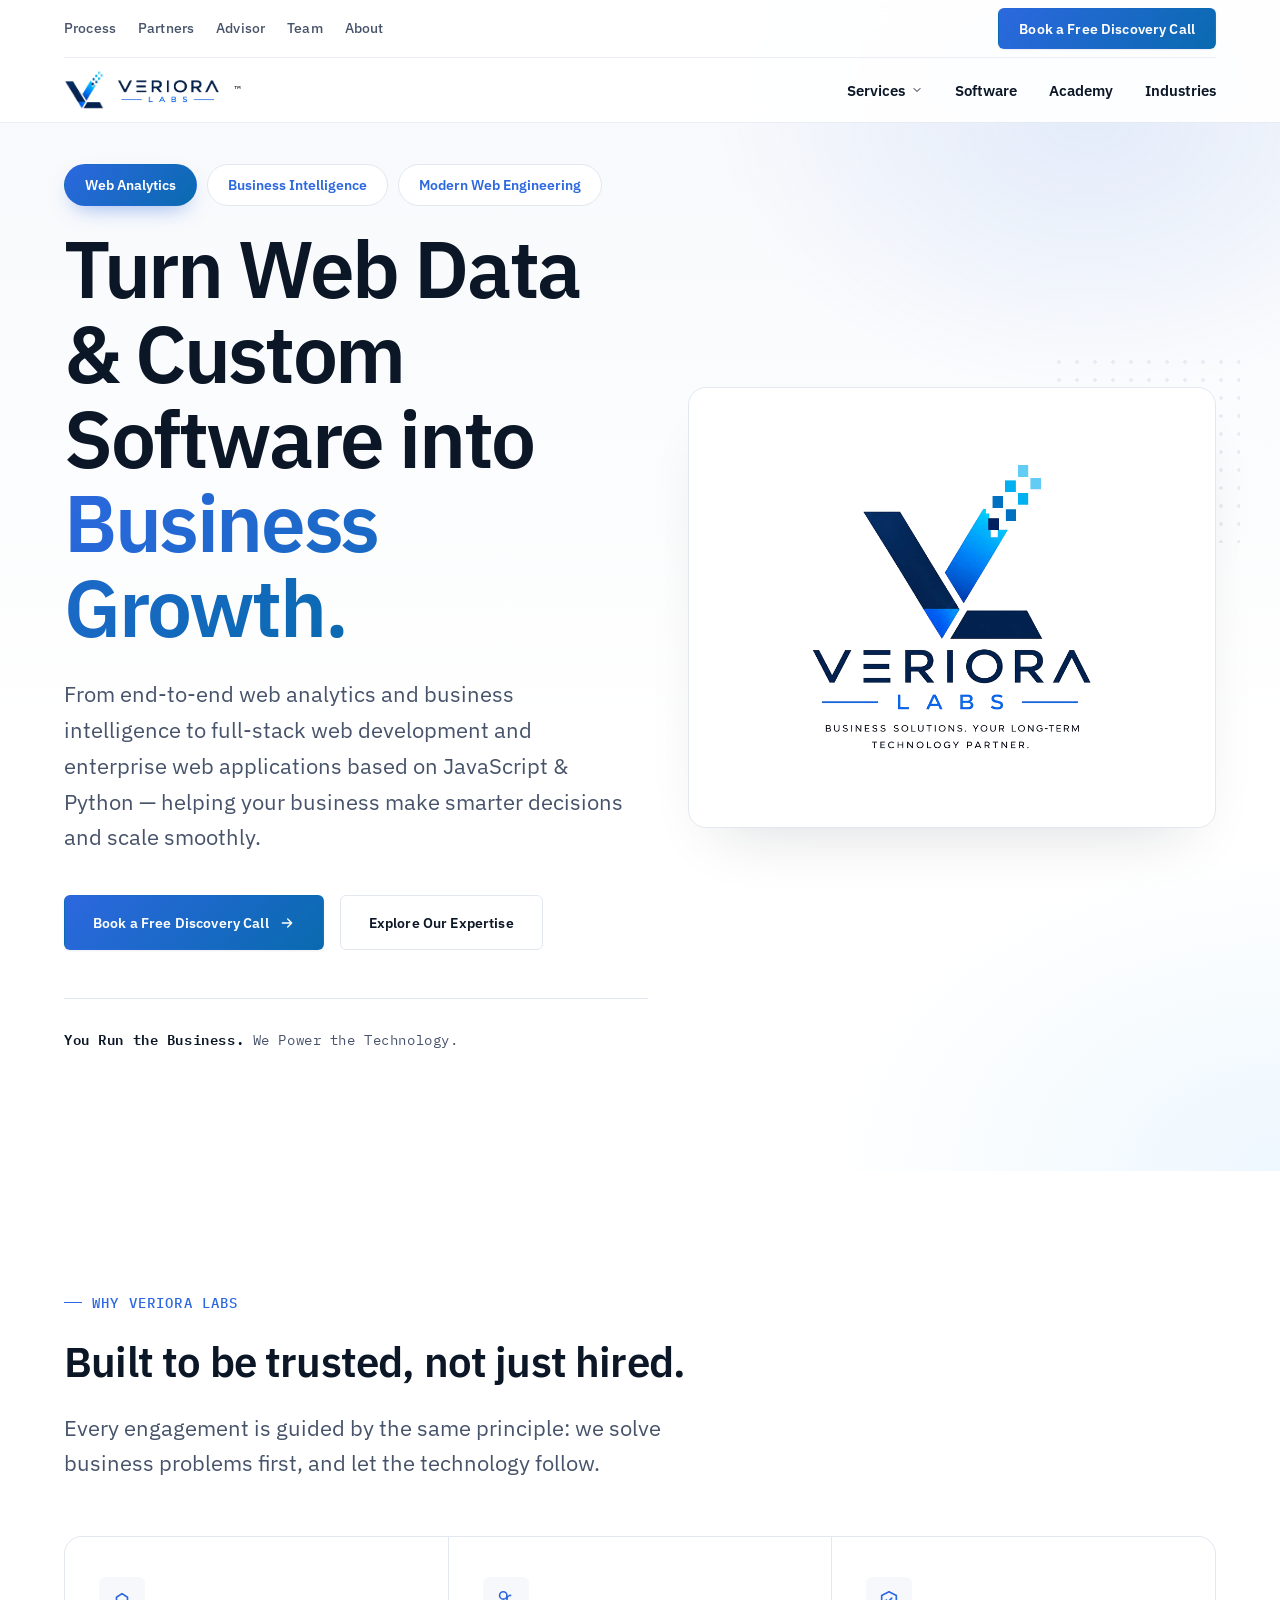
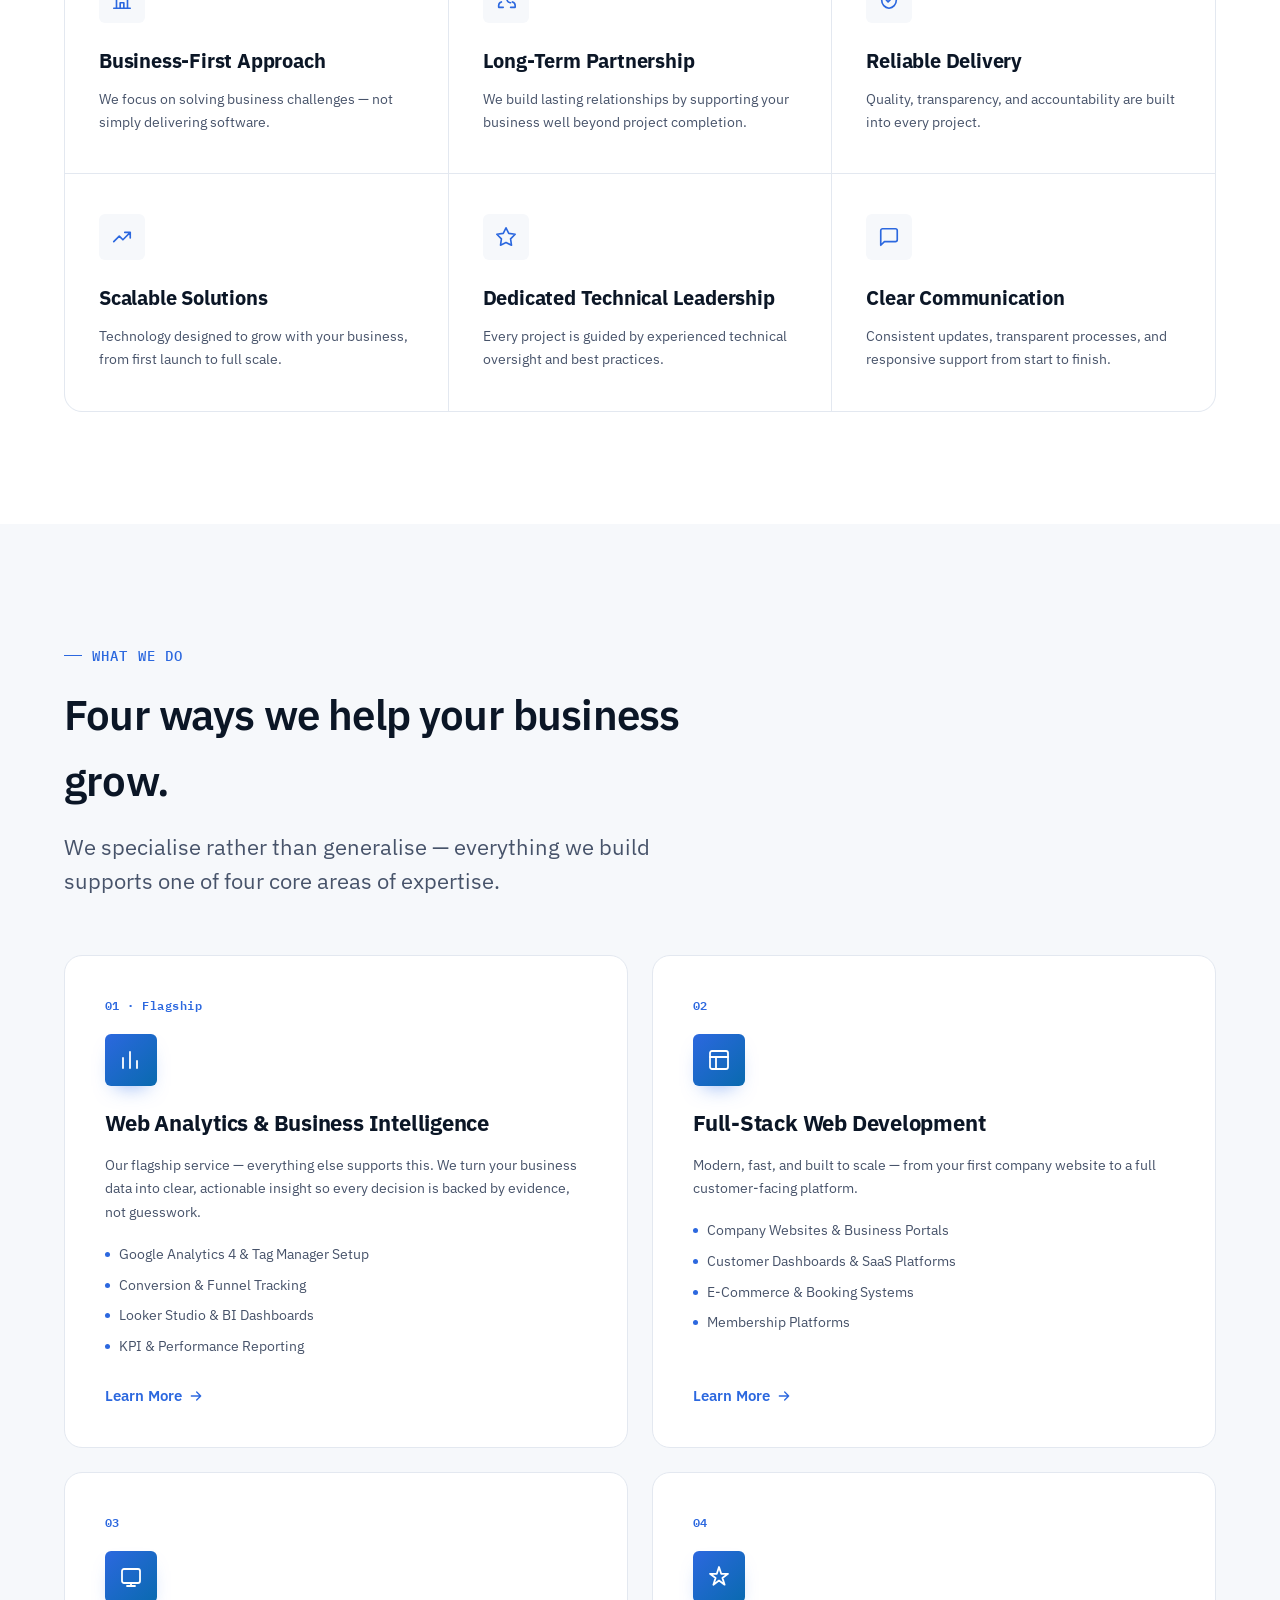
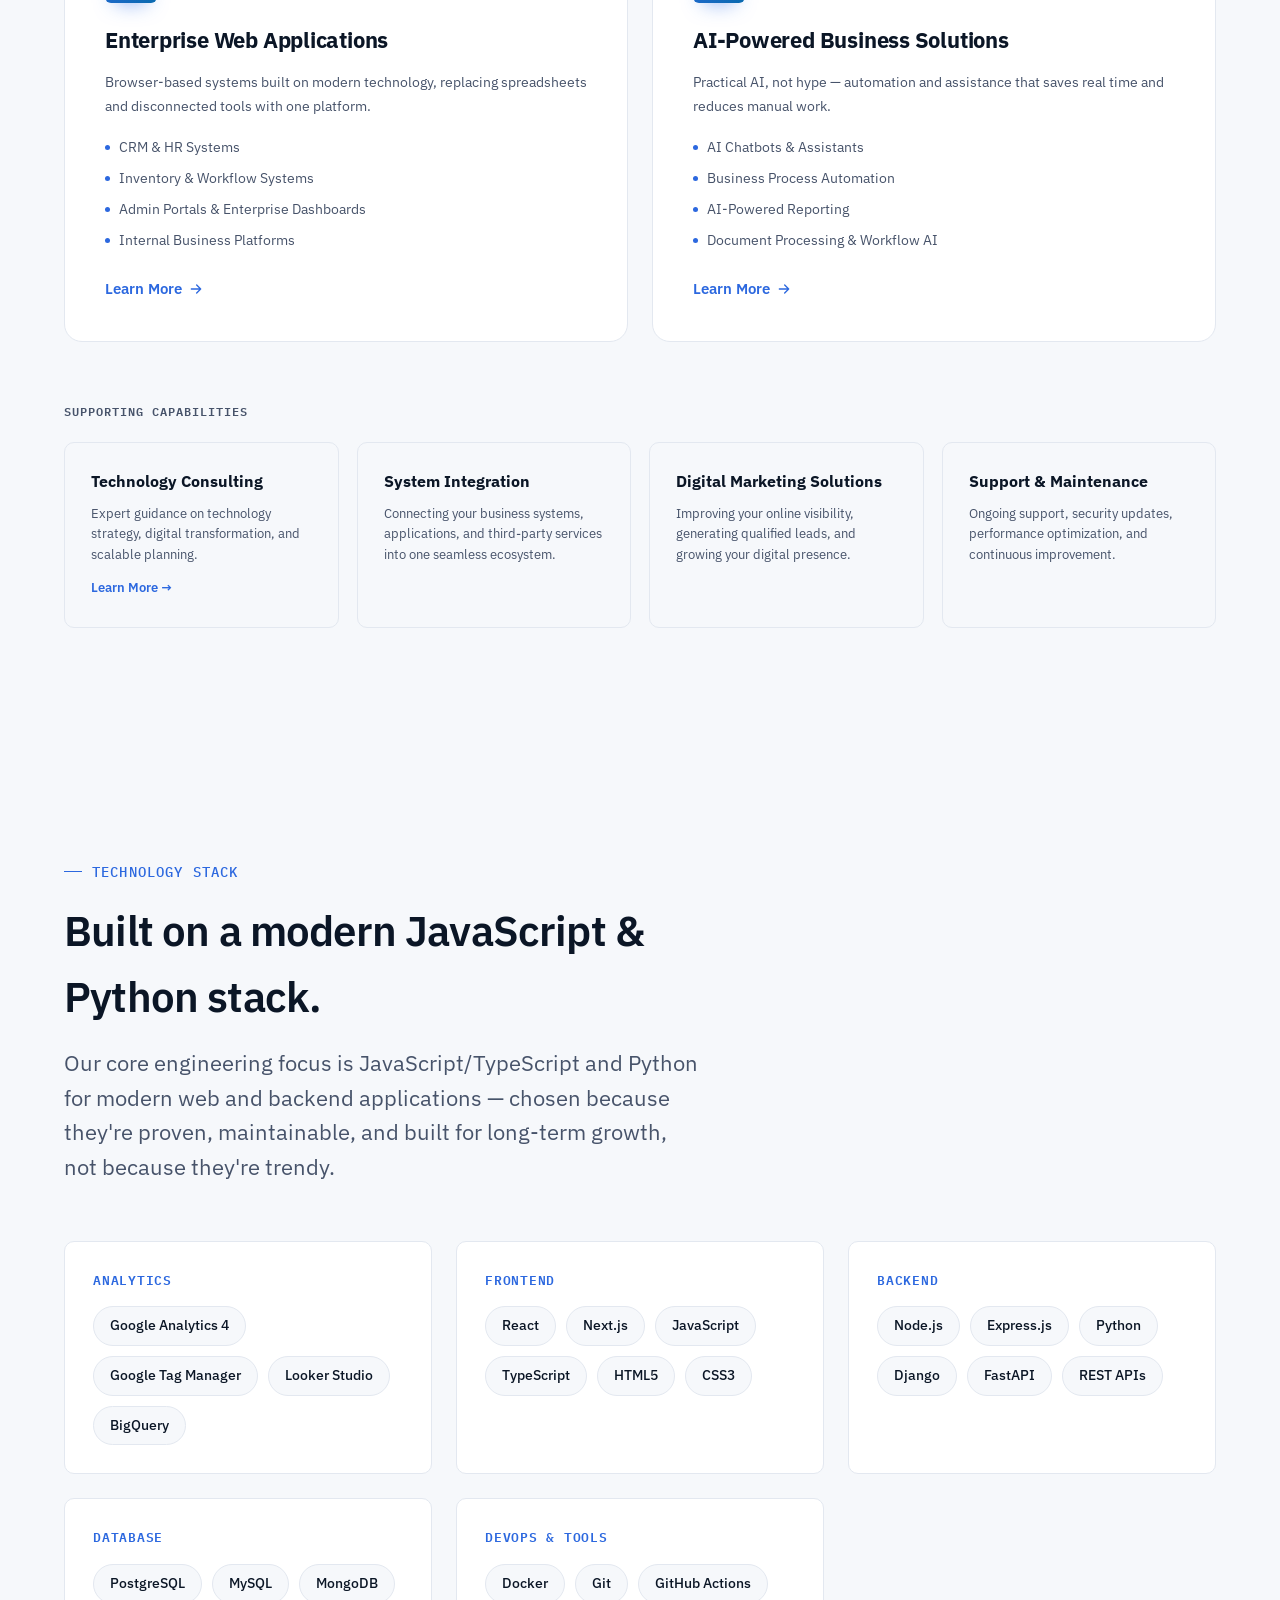
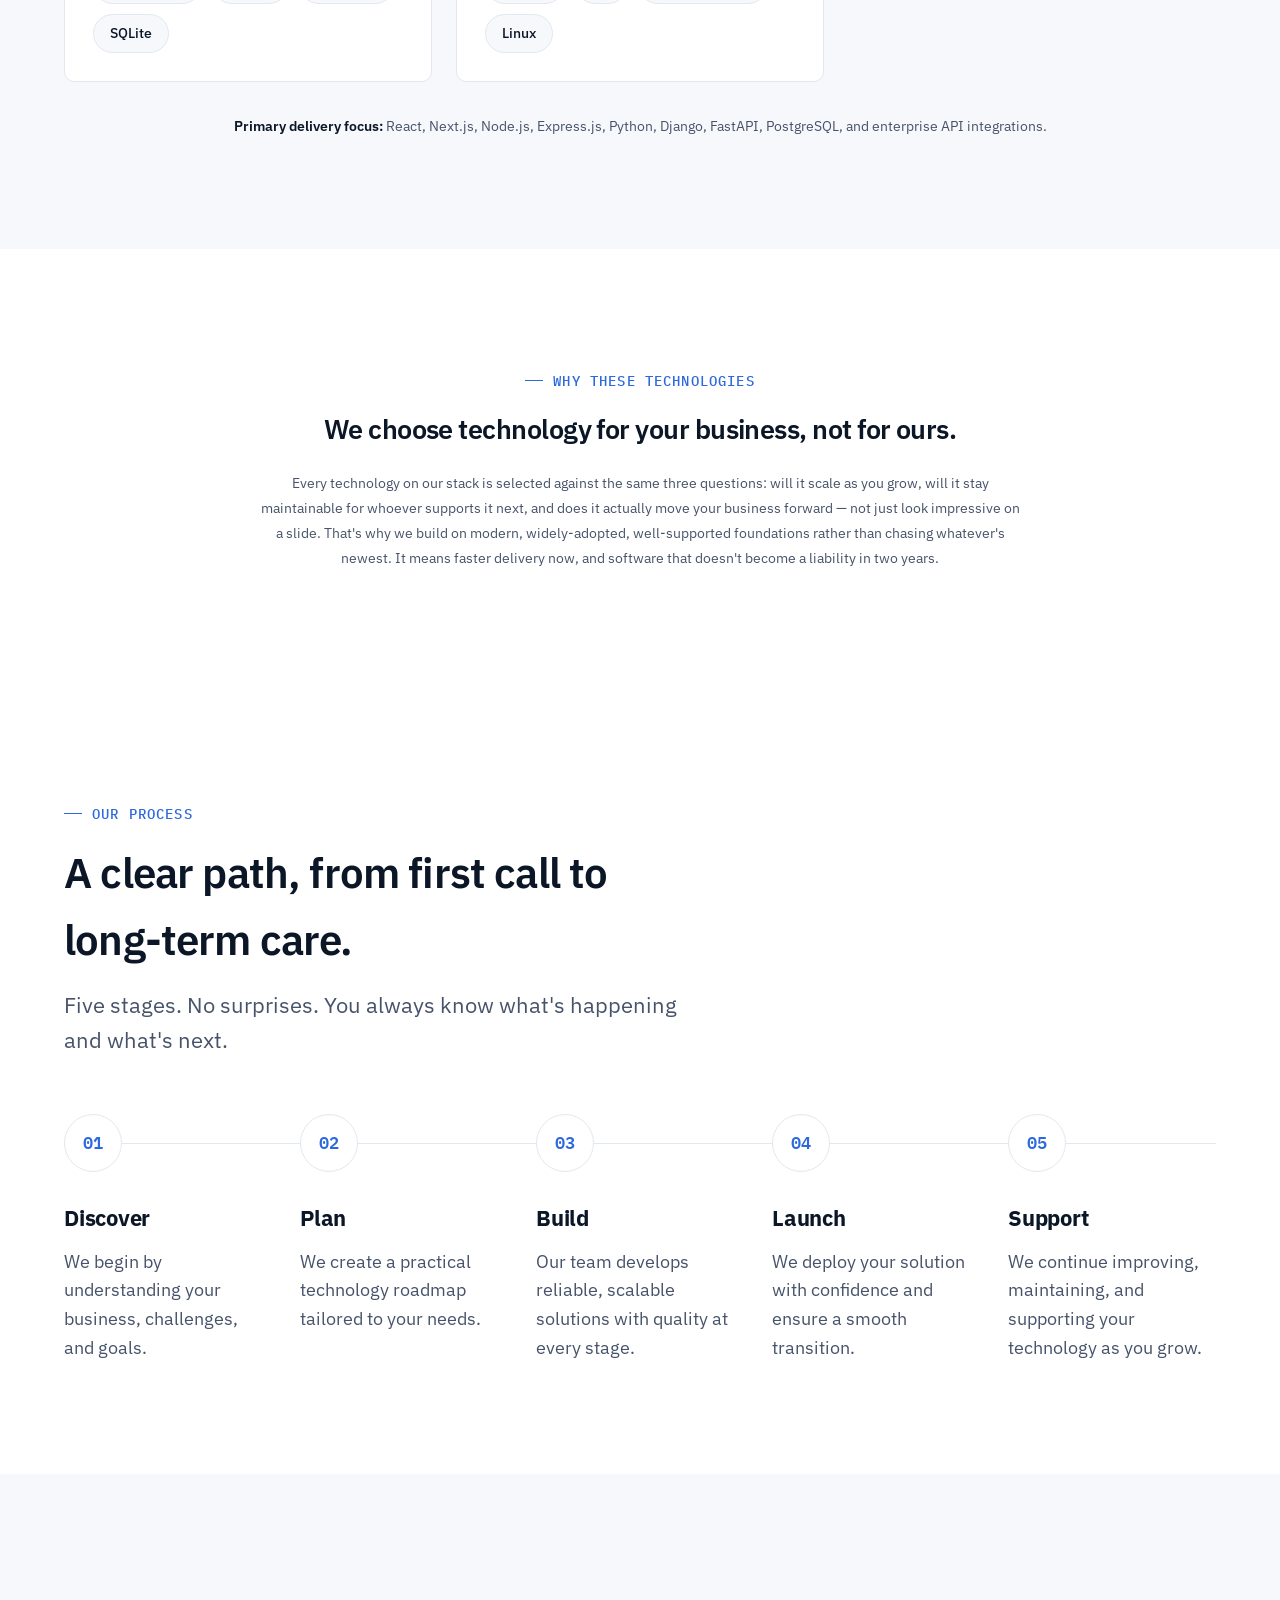
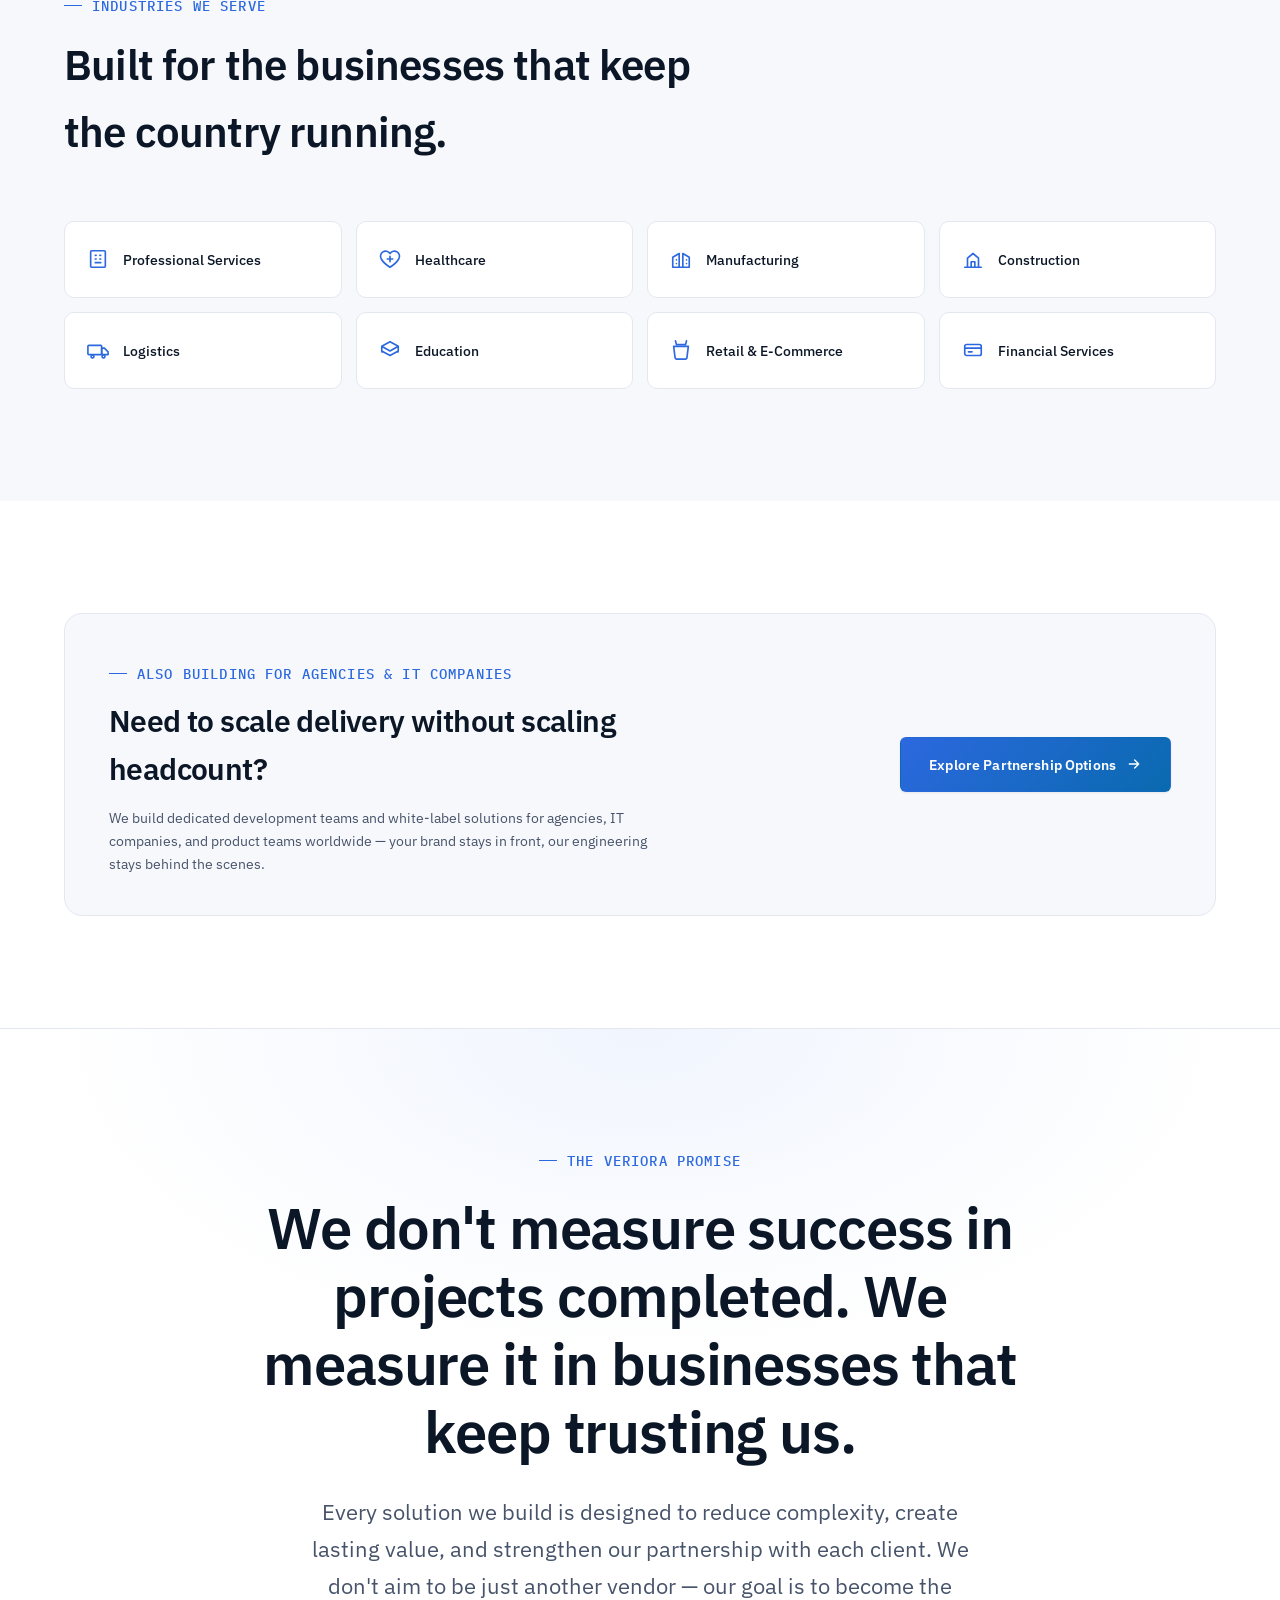
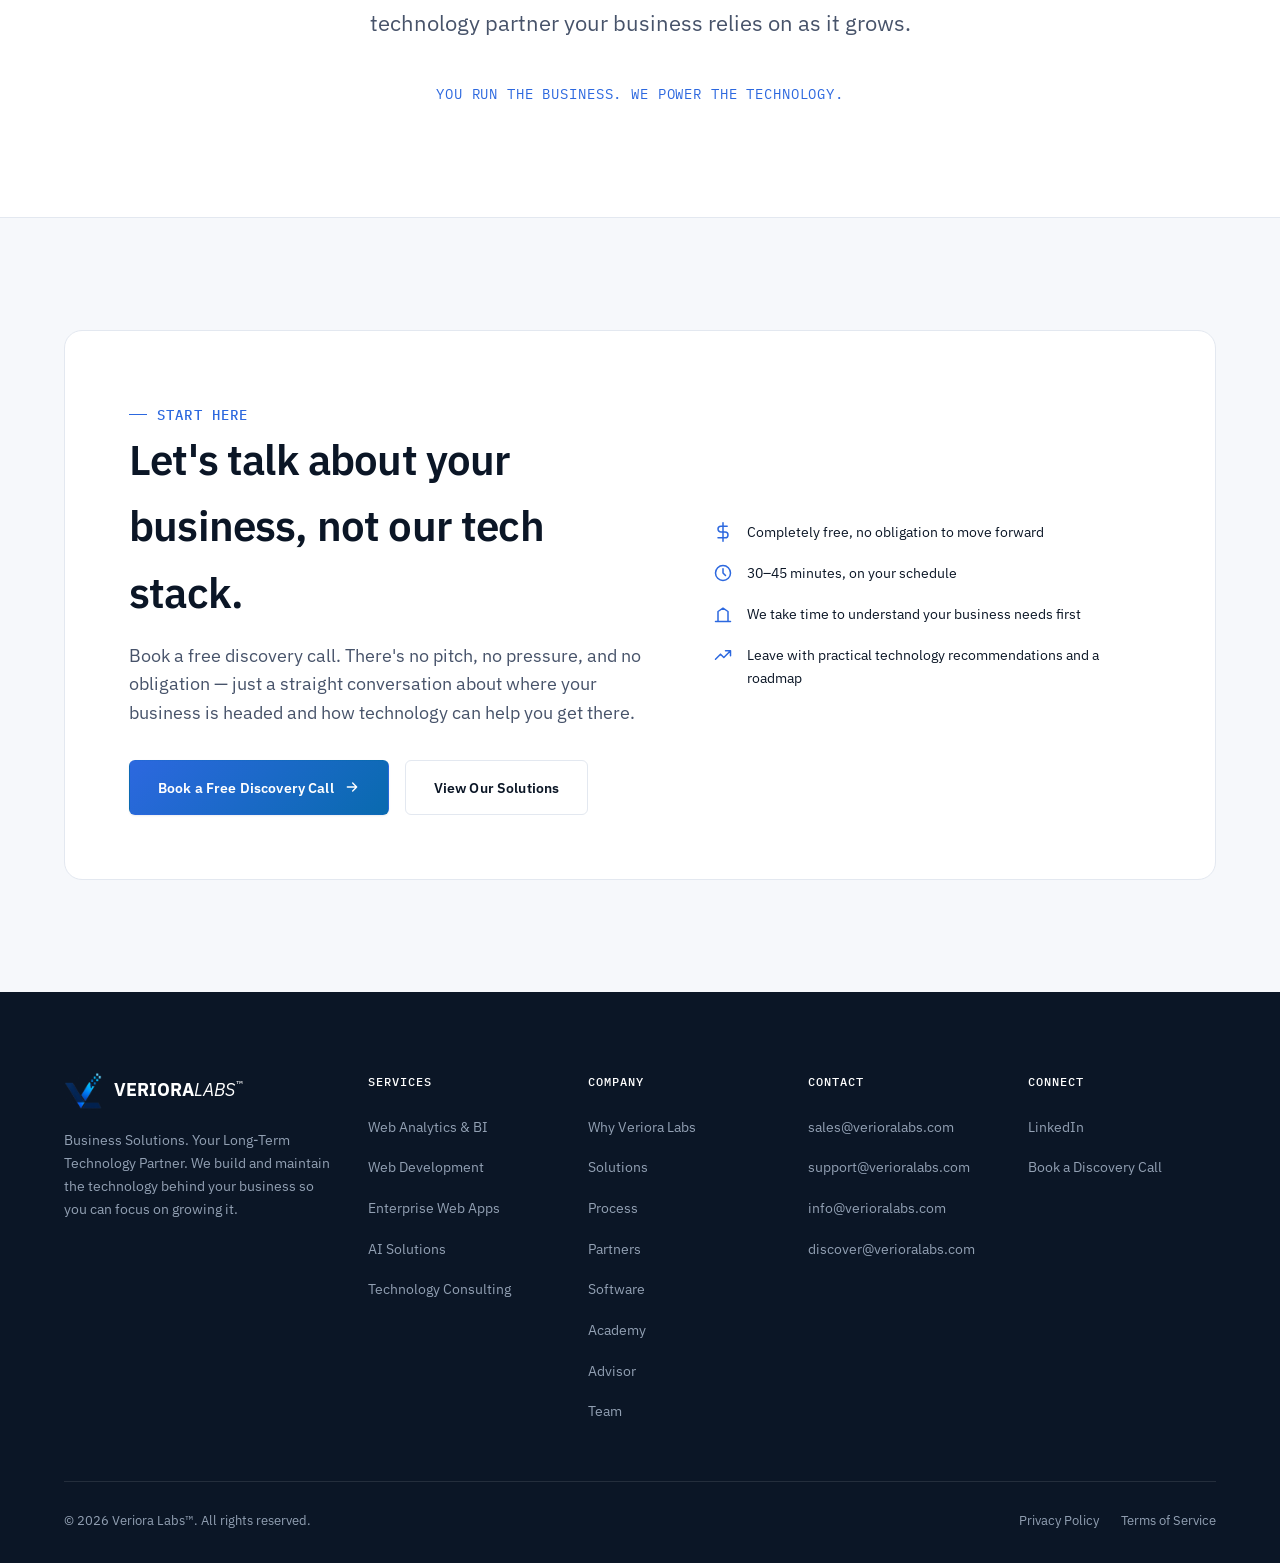
==== commit d8011853: "Shift Shihab Md Baten to team.html and update advisor navigation links" ====
--- a/index.html
+++ b/index.html
@@ -94,7 +94,7 @@
       <div class="top-row-left">
         <a href="index.html#process" class="top-link">Process</a>
         <a href="partners.html" class="top-link">Partners</a>
-        <a href="index.html#leadership" class="top-link">Advisor</a>
+        <a href="team.html#advisor" class="top-link">Advisor</a>
         <a href="team.html" class="top-link">Team</a>
         <a href="index.html#promise" class="top-link">About</a>
       </div>
@@ -160,7 +160,7 @@
           <span class="mobile-nav-label">Company</span>
           <a href="index.html#process" class="mobile-nav-item">Process</a>
           <a href="partners.html" class="mobile-nav-item">Partners</a>
-          <a href="index.html#leadership" class="mobile-nav-item">Advisor</a>
+          <a href="team.html#advisor" class="mobile-nav-item">Advisor</a>
           <a href="team.html" class="mobile-nav-item">Team</a>
           <a href="index.html#promise" class="mobile-nav-item">About</a>
         </div>
@@ -477,28 +477,6 @@
     </div>
   </section>
 
-  <!-- ============ LEADERSHIP & ADVISORY ============ -->
-  <section class="leadership" id="leadership">
-    <div class="container">
-      <div class="section-head reveal">
-        <span class="eyebrow">Strategic Advisory</span>
-        <h2>Senior expertise guiding technology strategy &amp; vision.</h2>
-        <p>High-level guidance spanning data analytics, web engineering, and business strategy to help your organisation innovate and scale with confidence.</p>
-      </div>
-      <div class="founder-spotlight reveal">
-        <div class="founder-photo">
-          <img src="images/leadership/strategic-advisor.jpg?v=20260811" alt="Shihab Md Baten, Strategic Advisor of Veriora Labs">
-        </div>
-        <div class="founder-copy">
-          <h3>Shihab Md Baten, MS, BE</h3>
-          <span class="title">Strategic Advisor</span>
-          <span class="role">Technology Strategy · UX Research · Data &amp; BI Analytics · Informatics</span>
-          <p class="bio">An interdisciplinary strategist with an advanced background spanning engineering, computer science, and business technology. Serves as Strategic Advisor to Veriora Labs, providing executive-level guidance on technology roadmaps, data-driven decision frameworks, and digital transformation initiatives. Combines deep technical insights with business vision to ensure web solutions and analytics systems deliver long-term value.</p>
-        </div>
-      </div>
-    </div>
-  </section>
-
   <!-- ============ PROMISE ============ -->
   <section class="promise" id="promise">
     <div class="container">
@@ -567,7 +545,7 @@
           <li><a href="partners.html">Partners</a></li>
           <li><a href="software.html">Software</a></li>
           <li><a href="academy.html">Academy</a></li>
-          <li><a href="#leadership">Advisor</a></li>
+          <li><a href="team.html#advisor">Advisor</a></li>
           <li><a href="team.html">Team</a></li>
         </ul>
       </div>
